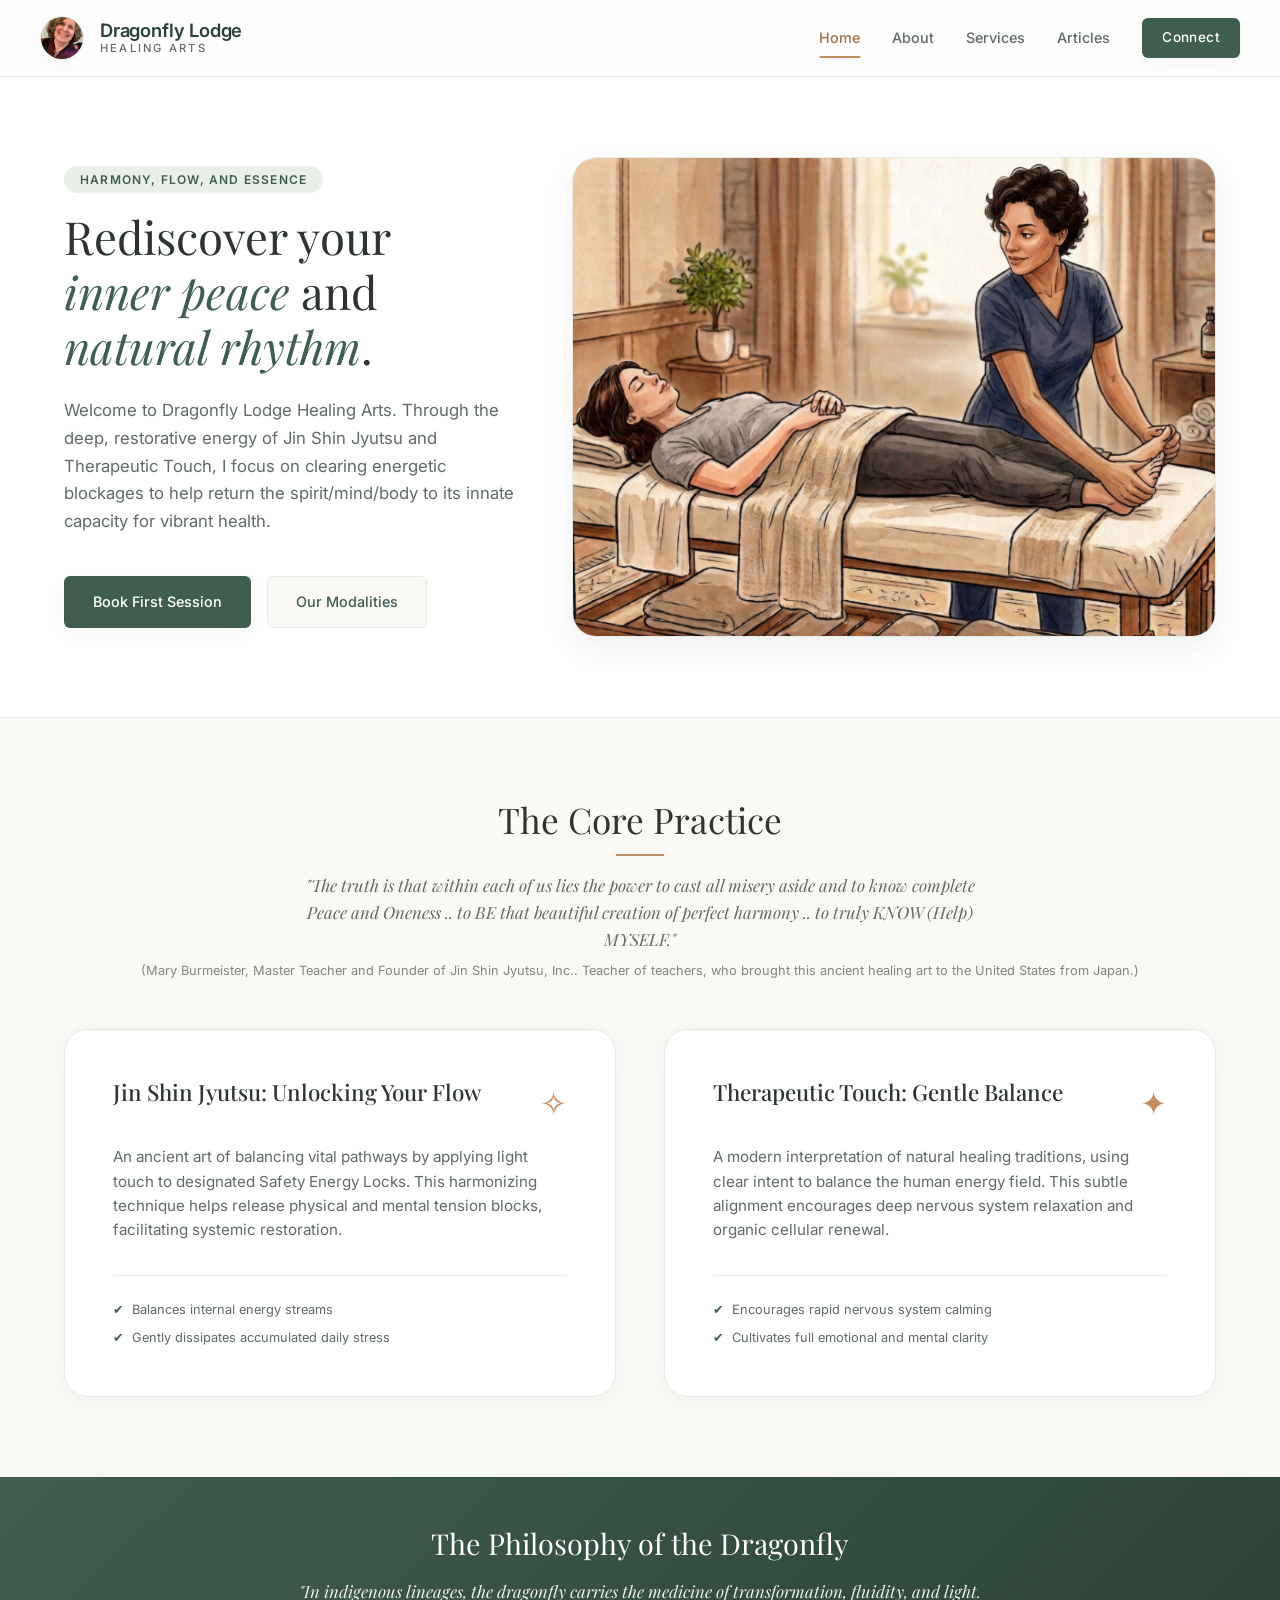
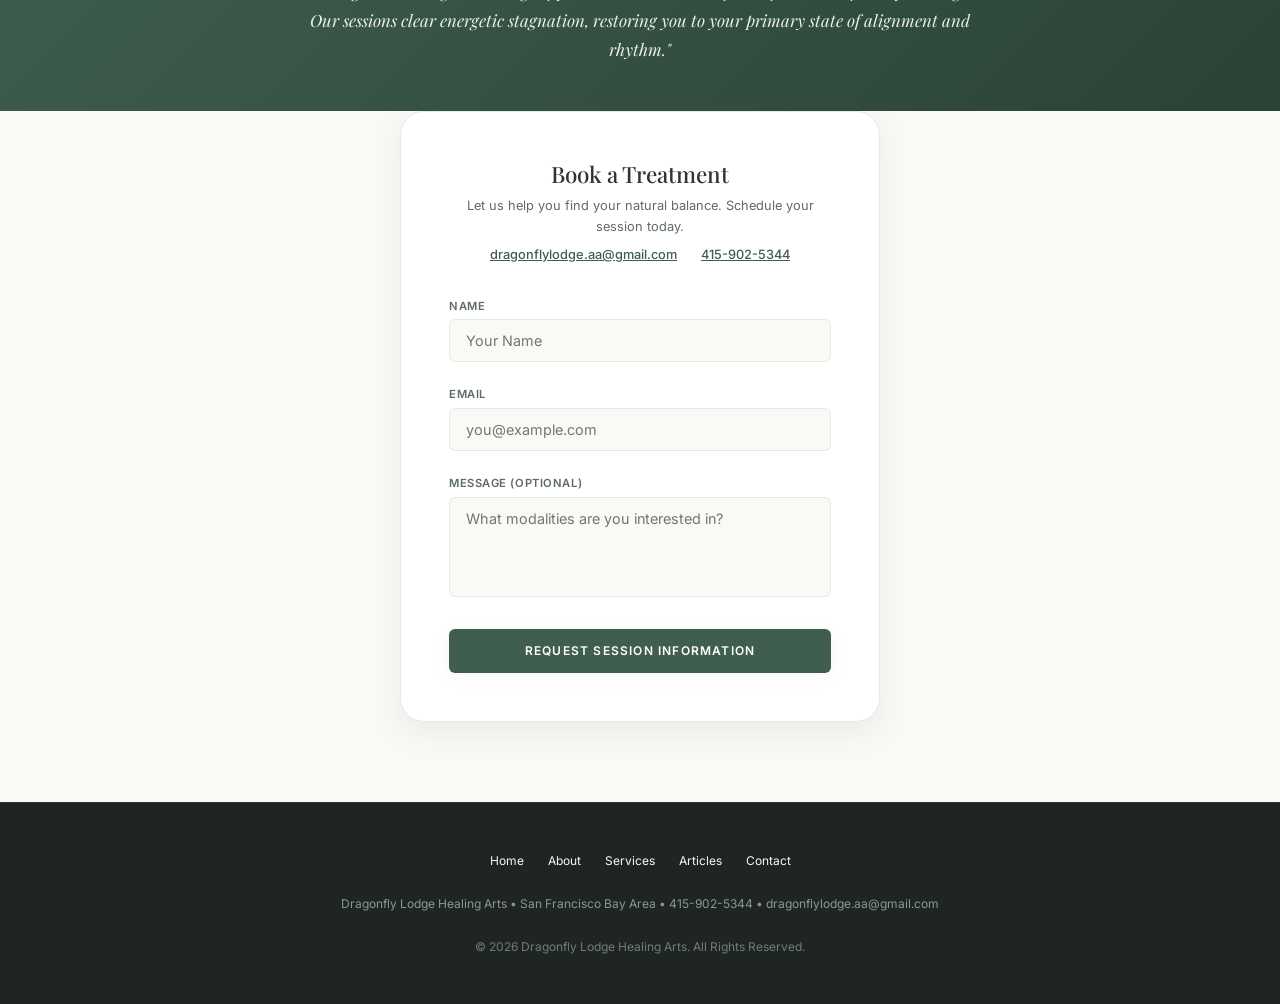
==== index.html @ 4ee4a488 "Revert philosophy quote and add Mary Burmeister quote to modalities section" ====
<!DOCTYPE html>
<html lang="en">

<head>
    <meta charset="UTF-8">
    <meta name="viewport" content="width=device-width, initial-scale=1.0">
    <title>Dragonfly Lodge Healing Arts | Jin Shin Jyutsu & Therapeutic Touch</title>
    <meta name="description"
        content="Welcome to Dragonfly Lodge. Harmonize vital life force pathways, quiet your mind, and restore natural rhythm through Jin Shin Jyutsu and Therapeutic Touch.">
    <!-- Google Fonts & Custom Styles -->
    <link rel="stylesheet" href="css/style.css">
</head>

<body>

    <!-- Sticky Navigation Module -->
    <header class="header-wrapper">
        <div class="container header-container">
            <a href="index.html" class="brand-section">
                <div class="brand-logo-container">
                    <img src="practitioner_thumbnail.png" alt="Dragonfly Lodge Logo" class="brand-logo" />
                </div>
                <div>
                    <h1 class="brand-title">Dragonfly Lodge</h1>
                    <p class="brand-subtitle">Healing Arts</p>
                </div>
            </a>

            <!-- Mobile Menu Toggle Hamburger -->
            <button class="mobile-nav-toggle" aria-expanded="false" aria-label="Toggle Navigation">
                <span class="bar"></span>
                <span class="bar"></span>
                <span class="bar"></span>
            </button>

            <!-- Navigation Anchors -->
            <nav class="nav-menu">
                <a href="index.html" class="nav-link">Home</a>
                <a href="about.html" class="nav-link">About</a>
                <a href="services.html" class="nav-link">Services</a>
                <a href="articles.html" class="nav-link">Articles</a>
                <a href="contact.html" class="nav-btn">Connect</a>
            </nav>
        </div>
    </header>

    <!-- Main Content Container -->
    <main>

        <!-- Hero Section -->
        <section class="hero-section">
            <div class="container hero-grid">

                <!-- Textual Copy Block -->
                <div class="hero-info fade-in">


                    <div class="hero-title-wrap">
                        <span class="subtitle-badge">Harmony, Flow, and Essence</span>
                        <h2 class="hero-title">
                            Rediscover your <br>
                            <span>inner peace</span> and <br>
                            <span>natural rhythm</span>.
                        </h2>
                    </div>

                    <p class="hero-desc">
                        Welcome to Dragonfly Lodge Healing Arts. Through the deep, restorative energy of Jin Shin Jyutsu
                        and Therapeutic Touch, I focus on clearing energetic blockages to help return the
                        spirit/mind/body to its innate capacity for vibrant health.
                    </p>

                    <div class="hero-buttons">
                        <a href="contact.html" class="btn-primary">Book First Session</a>
                        <a href="services.html" class="btn-secondary">Our Modalities</a>
                    </div>
                </div>

                <!-- Visual Asset Frame -->
                <div class="hero-image-wrapper fade-in">
                    <img src="Performing Jin Shin v0. .jpeg" alt="Performing Jin Shin" class="hero-image" />
                </div>

            </div>
        </section>

        <!-- Core Practices Modalities Teaser -->
        <section id="modalities" class="section-padding">
            <div class="container">
                <div class="section-title-wrap">
                    <h3 class="section-title">The Core Practice</h3>
                    <div class="section-divider"></div>
                    <p class="section-subtitle"
                        style="font-size: 1.05rem; font-style: italic; font-family: var(--font-heading); color: var(--color-text-muted); max-width: 680px; margin: 16px auto 0; line-height: 1.6;">
                        "The truth is that within each of us lies the power to cast all misery aside and to know
                        complete Peace and Oneness .. to BE that beautiful creation of perfect harmony .. to truly KNOW
                        (Help) MYSELF."
                    </p>
                    <p class="section-subtitle-author"
                        style="font-size: 0.8rem; color: var(--color-text-muted); opacity: 0.8; margin-top: 8px;">
                        (Mary Burmeister, Master Teacher and Founder of Jin Shin Jyutsu, Inc.. Teacher of teachers, who
                        brought this ancient healing art to the United States from Japan.)
                    </p>
                </div>

                <div class="modalities-grid">
                    <!-- Card 1: Jin Shin Jyutsu -->
                    <div class="modality-card">
                        <div>
                            <div class="modality-header">
                                <h4 class="modality-title">Jin Shin Jyutsu: Unlocking Your Flow</h4>
                                <span class="modality-icon">✧</span>
                            </div>
                            <p class="modality-desc">
                                An ancient art of balancing vital pathways by applying light touch to designated Safety
                                Energy
                                Locks. This harmonizing technique helps release physical and mental tension blocks,
                                facilitating
                                systemic restoration.
                            </p>
                        </div>
                        <ul class="modality-bullets">
                            <li class="modality-bullet-item"><span class="bullet-check">✔</span> Balances internal
                                energy streams</li>
                            <li class="modality-bullet-item"><span class="bullet-check">✔</span> Gently dissipates
                                accumulated daily stress</li>
                        </ul>
                    </div>

                    <!-- Card 2: Therapeutic Touch -->
                    <div class="modality-card">
                        <div>
                            <div class="modality-header">
                                <h4 class="modality-title">Therapeutic Touch: Gentle Balance</h4>
                                <span class="modality-icon">✦</span>
                            </div>
                            <p class="modality-desc">
                                A modern interpretation of natural healing traditions, using clear intent to balance the
                                human
                                energy field. This subtle alignment encourages deep nervous system relaxation and
                                organic
                                cellular renewal.
                            </p>
                        </div>
                        <ul class="modality-bullets">
                            <li class="modality-bullet-item"><span class="bullet-check">✔</span> Encourages rapid
                                nervous system calming</li>
                            <li class="modality-bullet-item"><span class="bullet-check">✔</span> Cultivates full
                                emotional and mental clarity</li>
                        </ul>
                    </div>
                </div>
            </div>
        </section>

        <!-- Philosophy Section -->
        <section id="philosophy" class="philosophy-section">
            <div class="container philosophy-container">
                <h3 class="philosophy-title">The Philosophy of the Dragonfly</h3>
                <p class="philosophy-text">
                    "In indigenous lineages, the dragonfly carries the medicine of transformation, fluidity, and light.
                    Our
                    sessions clear energetic stagnation, restoring you to your primary state of alignment and rhythm."
                </p>
            </div>
        </section>



        <!-- Small booking teaser form on home -->
        <section class="section-padding contact-section-home">
            <div class="container">
                <div class="contact-card">
                    <h3 class="contact-card-title">Book a Treatment</h3>
                    <div class="contact-info-summary">
                        <p>Let us help you find your natural balance. Schedule your session today.</p>
                        <div class="contact-links-grid">
                            <a href="mailto:dragonflylodge.aa@gmail.com"
                                class="contact-link-item">dragonflylodge.aa@gmail.com</a>
                            <a href="tel:415-902-5344" class="contact-link-item">415-902-5344</a>
                        </div>
                    </div>

                    <form class="booking-inquiry-form" data-web3forms>
                        <input type="hidden" name="access_key" value="ea6cadde-bbe2-4089-a41a-bb8b91fb1920">
                        <input type="hidden" name="subject" value="New Homepage Booking Inquiry - Dragonfly Lodge">
                        <input type="hidden" name="from_name" value="Dragonfly Lodge Inquiry">
                        <input type="checkbox" name="botcheck" class="hidden" style="display: none;">

                        <div class="form-group">
                            <label class="form-label" for="name">Name</label>
                            <input type="text" id="name" name="name" required placeholder="Your Name"
                                class="form-input">
                        </div>
                        <div class="form-group">
                            <label class="form-label" for="email">Email</label>
                            <input type="email" id="email" name="email" required placeholder="you@example.com"
                                class="form-input">
                        </div>
                        <div class="form-group">
                            <label class="form-label" for="message">Message (Optional)</label>
                            <textarea id="message" name="message" placeholder="What modalities are you interested in?"
                                class="form-textarea"></textarea>
                        </div>
                        <button type="submit" class="btn-submit">Request Session Information</button>
                    </form>
                </div>
            </div>
        </section>

    </main>

    <!-- Footer Module -->
    <footer class="footer-section">
        <div class="container">
            <div class="footer-nav">
                <a href="index.html" class="footer-nav-link">Home</a>
                <a href="about.html" class="footer-nav-link">About</a>
                <a href="services.html" class="footer-nav-link">Services</a>
                <a href="articles.html" class="footer-nav-link">Articles</a>
                <a href="contact.html" class="footer-nav-link">Contact</a>
            </div>
            <p class="footer-contact-details">
                Dragonfly Lodge Healing Arts &bull; San Francisco Bay Area &bull; 415-902-5344 &bull;
                dragonflylodge.aa@gmail.com
            </p>
            <p class="footer-copyright">
                &copy; 2026 Dragonfly Lodge Healing Arts. All Rights Reserved.
            </p>
        </div>
    </footer>

    <!-- Vanilla Script -->
    <script src="js/main.js" defer></script>
</body>

</html>
---- css/style.css ----
/* Dragonfly Lodge Healing Arts - Global Stylesheet */

/* Google Fonts Import */
@import url('https://fonts.googleapis.com/css2?family=Inter:wght@300;400;500;600&family=Playfair+Display:ital,wght@0,400;0,500;0,600;1,400&display=swap');

/* Color & Layout Tokens */
:root {
    --color-primary: #3F5E4D;
    --color-primary-dark: #2A4235;
    --color-primary-light: #EBEFEA;
    --color-accent: #C28C5F;
    --color-accent-dark: #A57045;
    --color-accent-light: #F7EFE8;
    --color-bg-base: #FBF9F6;
    --color-bg-white: #FFFFFF;
    --color-text-main: #2C3530;
    --color-text-muted: #5F6B65;
    --color-text-light: #86928C;
    --color-border: #E6EAE5;

    --font-heading: 'Playfair Display', Georgia, serif;
    --font-body: 'Inter', system-ui, sans-serif;

    --spacing-xs: 0.5rem;
    --spacing-sm: 1rem;
    --spacing-md: 1.5rem;
    --spacing-lg: 2rem;
    --spacing-xl: 3rem;
    --spacing-xxl: 5rem;

    --border-radius-sm: 6px;
    --border-radius-md: 12px;
    --border-radius-lg: 24px;

    --transition-smooth: all 0.3s cubic-bezier(0.4, 0, 0.2, 1);
    --shadow-soft: 0 4px 20px rgba(47, 60, 52, 0.04);
    --shadow-medium: 0 10px 30px rgba(47, 60, 52, 0.08);
}

/* Global Elements */
* {
    box-sizing: border-box;
    margin: 0;
    padding: 0;
}

html {
    scroll-behavior: smooth;
}

body {
    background-color: var(--color-bg-base);
    color: var(--color-text-main);
    font-family: var(--font-body);
    font-size: 16px;
    line-height: 1.6;
    -webkit-font-smoothing: antialiased;
}

h1,
h2,
h3,
h4,
h5,
h6 {
    font-family: var(--font-heading);
    font-weight: 500;
    line-height: 1.25;
}

a {
    color: inherit;
    text-decoration: none;
    transition: var(--transition-smooth);
}

button,
input,
textarea {
    font-family: inherit;
    font-size: inherit;
}

img {
    max-width: 100%;
    height: auto;
    display: block;
}

.container {
    max-width: 1200px;
    margin: 0 auto;
    padding: 0 var(--spacing-md);
}

/* Typography Utilities */
.subtitle-badge {
    display: inline-block;
    padding: 0.25rem 1rem;
    background-color: var(--color-primary-light);
    color: var(--color-primary);
    border-radius: 50px;
    font-size: 0.75rem;
    font-weight: 600;
    text-transform: uppercase;
    letter-spacing: 0.1em;
    margin-bottom: var(--spacing-sm);
}

/* Header & Navigation */
.header-wrapper {
    background-color: rgba(255, 255, 255, 0.85);
    backdrop-filter: blur(12px);
    -webkit-backdrop-filter: blur(12px);
    position: sticky;
    top: 0;
    z-index: 100;
    border-bottom: 1px solid var(--color-border);
    transition: var(--transition-smooth);
}

.header-wrapper.scrolled {
    background-color: rgba(255, 255, 255, 0.95);
    box-shadow: var(--shadow-soft);
}

.header-container {
    display: flex;
    justify-content: space-between;
    align-items: center;
    padding: var(--spacing-sm) 0;
}

.brand-section {
    display: flex;
    align-items: center;
    gap: var(--spacing-sm);
}

.brand-logo-container {
    width: 44px;
    height: 44px;
    border-radius: 50%;
    overflow: hidden;
    border: 1px solid var(--color-border);
    box-shadow: var(--shadow-soft);
}

.brand-logo {
    width: 100%;
    height: 100%;
    object-fit: cover;
}

.brand-title {
    font-size: 1.15rem;
    font-weight: 600;
    color: var(--color-primary-dark);
    font-family: var(--font-body);
    letter-spacing: -0.01em;
}

.brand-subtitle {
    font-size: 0.7rem;
    letter-spacing: 0.2em;
    text-transform: uppercase;
    color: var(--color-text-muted);
    font-weight: 500;
    margin-top: -2px;
}

/* Nav Links */
.nav-menu {
    display: flex;
    align-items: center;
    gap: var(--spacing-lg);
}

.nav-link {
    font-size: 0.9rem;
    font-weight: 500;
    color: var(--color-text-muted);
    position: relative;
    padding: 0.5rem 0;
}

.nav-link:hover,
.nav-link.active {
    color: var(--color-accent-dark);
}

.nav-link::after {
    content: '';
    position: absolute;
    bottom: 0;
    left: 50%;
    width: 0;
    height: 2px;
    background-color: var(--color-accent);
    transition: var(--transition-smooth);
    transform: translateX(-50%);
}

.nav-link:hover::after,
.nav-link.active::after {
    width: 100%;
}

.nav-btn {
    padding: 0.6rem 1.25rem;
    background-color: var(--color-primary);
    color: var(--color-bg-white) !important;
    border-radius: var(--border-radius-sm);
    font-size: 0.85rem;
    font-weight: 500;
    letter-spacing: 0.03em;
    box-shadow: var(--shadow-soft);
}

.nav-btn:hover {
    background-color: var(--color-primary-dark);
    transform: translateY(-1px);
    box-shadow: var(--shadow-medium);
}

/* Hamburger for Mobile */
.mobile-nav-toggle {
    display: none;
    background: none;
    border: none;
    cursor: pointer;
    padding: 0.5rem;
    z-index: 110;
}

.bar {
    display: block;
    width: 22px;
    height: 2px;
    margin: 5px 0;
    background-color: var(--color-primary);
    transition: var(--transition-smooth);
    border-radius: 4px;
}

/* Hero Section */
.hero-section {
    background-color: var(--color-bg-white);
    padding: var(--spacing-xxl) 0;
    border-bottom: 1px solid var(--color-border);
    position: relative;
    overflow: hidden;
}

.hero-grid {
    display: grid;
    grid-template-columns: 5fr 7fr;
    gap: var(--spacing-xl);
    align-items: center;
}

.hero-info {
    display: flex;
    flex-direction: column;
    gap: var(--spacing-md);
}

.hero-practitioner-tag {
    background-color: var(--color-bg-base);
    padding: 10px 14px;
    border-radius: var(--border-radius-md);
    border: 1px solid var(--color-border);
    display: flex;
    align-items: center;
    gap: var(--spacing-sm);
    max-width: 280px;
    margin-bottom: var(--spacing-xs);
}

.practitioner-avatar {
    width: 44px;
    height: 44px;
    border-radius: 50%;
    object-fit: cover;
    border: 2px solid var(--color-bg-white);
    box-shadow: var(--shadow-soft);
}

.practitioner-tag-title {
    font-size: 0.65rem;
    font-weight: 600;
    text-transform: uppercase;
    color: var(--color-text-light);
    letter-spacing: 0.05em;
}

.practitioner-tag-name {
    font-size: 0.8rem;
    font-weight: 500;
    color: var(--color-text-main);
}

.hero-title {
    font-size: 2.85rem;
    font-weight: 300;
    color: var(--color-text-main);
    line-height: 1.2;
}

.hero-title span {
    font-family: var(--font-heading);
    font-style: italic;
    color: var(--color-primary);
    font-weight: 400;
}

.hero-desc {
    color: var(--color-text-muted);
    font-size: 1.05rem;
    line-height: 1.65;
    margin-bottom: var(--spacing-sm);
}

.hero-buttons {
    display: flex;
    gap: var(--spacing-sm);
}

.btn-primary {
    display: inline-block;
    padding: 0.85rem 1.75rem;
    background-color: var(--color-primary);
    color: var(--color-bg-white);
    border-radius: var(--border-radius-sm);
    font-weight: 500;
    text-align: center;
    box-shadow: var(--shadow-soft);
    cursor: pointer;
    font-size: 0.9rem;
    border: 1px solid transparent;
}

.btn-primary:hover {
    background-color: var(--color-primary-dark);
    transform: translateY(-2px);
    box-shadow: var(--shadow-medium);
}

.btn-secondary {
    display: inline-block;
    padding: 0.85rem 1.75rem;
    background-color: var(--color-bg-base);
    color: var(--color-primary);
    border-radius: var(--border-radius-sm);
    font-weight: 500;
    text-align: center;
    border: 1px solid var(--color-border);
    transition: var(--transition-smooth);
    font-size: 0.9rem;
}

.btn-secondary:hover {
    background-color: var(--color-primary-light);
    transform: translateY(-2px);
}

.hero-image-wrapper {
    position: relative;
    border-radius: var(--border-radius-lg);
    overflow: hidden;
    box-shadow: var(--shadow-medium);
    border: 1px solid var(--color-border);
}

.hero-image {
    width: 100%;
    height: 100%;
    object-fit: cover;
    transform: scale(1.01);
    transition: transform 6s ease-out;
}

.hero-image-wrapper:hover .hero-image {
    transform: scale(1.05);
}

.hero-image-caption {
    position: absolute;
    bottom: 0;
    left: 0;
    right: 0;
    background: linear-gradient(transparent, rgba(0, 0, 0, 0.7));
    padding: var(--spacing-md);
    color: var(--color-bg-white);
}

.hero-graphic-wrapper {
    position: relative;
    display: flex;
    justify-content: center;
    align-items: center;
    width: 100%;
    padding: var(--spacing-md);
}

.hero-graphic {
    max-width: 100%;
    max-height: 480px;
    object-fit: contain;
    filter: drop-shadow(0 12px 24px rgba(47, 60, 52, 0.1));
    transition: var(--transition-smooth);
}

.hero-graphic:hover {
    transform: translateY(-6px) scale(1.02);
}

.hero-caption-title {
    font-size: 0.7rem;
    text-transform: uppercase;
    letter-spacing: 0.1em;
    opacity: 0.8;
}

.hero-caption-desc {
    font-size: 0.85rem;
    margin-top: 4px;
    font-weight: 300;
    font-family: var(--font-heading);
    font-style: italic;
}

.hero-section .hero-image-wrapper {
    height: 480px;
    width: 100%;
}

/* Sections General */
.section-padding {
    padding: var(--spacing-xxl) 0;
}

.section-title-wrap {
    text-align: center;
    margin-bottom: var(--spacing-xl);
}

.section-title {
    font-size: 2.2rem;
    color: var(--color-text-main);
    font-weight: 400;
}

.section-divider {
    width: 48px;
    height: 2px;
    background-color: var(--color-accent);
    margin: 12px auto 0;
}

/* Modalities Section */
.modalities-grid {
    display: grid;
    grid-template-columns: repeat(2, 1fr);
    gap: var(--spacing-xl);
}

.modality-card {
    background-color: var(--color-bg-white);
    padding: var(--spacing-xl);
    border-radius: var(--border-radius-lg);
    border: 1px solid var(--color-border);
    box-shadow: var(--shadow-soft);
    display: flex;
    flex-direction: column;
    justify-content: space-between;
    transition: var(--transition-smooth);
}

.modality-card:hover {
    transform: translateY(-4px);
    box-shadow: var(--shadow-medium);
    border-color: var(--color-accent-light);
}

.modality-header {
    display: flex;
    justify-content: space-between;
    align-items: flex-start;
    margin-bottom: var(--spacing-sm);
}

.modality-icon {
    font-size: 2rem;
    color: var(--color-accent);
}

.modality-title {
    font-size: 1.4rem;
    color: var(--color-text-main);
}

.modality-desc {
    color: var(--color-text-muted);
    font-size: 0.95rem;
    line-height: 1.6;
    margin-bottom: var(--spacing-lg);
}

.modality-bullets {
    list-style: none;
    border-top: 1px solid var(--color-border);
    padding-top: var(--spacing-md);
    display: flex;
    flex-direction: column;
    gap: 8px;
}

.modality-bullet-item {
    font-size: 0.8rem;
    color: var(--color-text-muted);
    display: flex;
    align-items: center;
    gap: var(--spacing-xs);
}

.bullet-check {
    color: var(--color-primary);
    font-weight: bold;
}

/* Philosophy Section (Full width colored) */
.philosophy-section {
    background: linear-gradient(135deg, var(--color-primary) 0%, var(--color-primary-dark) 100%);
    color: var(--color-bg-white);
    text-align: center;
    padding: var(--spacing-xl) 0;
    position: relative;
}

.philosophy-container {
    max-width: 750px;
    margin: 0 auto;
    display: flex;
    flex-direction: column;
    align-items: center;
    gap: var(--spacing-sm);
}

.philosophy-title {
    font-size: 1.8rem;
    font-weight: 300;
}

.philosophy-text {
    font-size: 1.05rem;
    font-weight: 300;
    line-height: 1.7;
    opacity: 0.9;
    font-family: var(--font-heading);
    font-style: italic;
}

/* Testimonial Section */
.testimonials-section {
    padding: var(--spacing-xxl) 0;
    background-color: var(--color-bg-base);
}

.testimonials-grid {
    display: grid;
    grid-template-columns: repeat(3, 1fr);
    gap: var(--spacing-md);
}

.testimonial-card {
    background-color: var(--color-bg-white);
    padding: var(--spacing-md);
    border-radius: var(--border-radius-md);
    border: 1px solid var(--color-border);
    box-shadow: var(--shadow-soft);
    display: flex;
    flex-direction: column;
    justify-content: space-between;
}

.testimonial-text {
    font-size: 0.9rem;
    color: var(--color-text-muted);
    line-height: 1.6;
    margin-bottom: var(--spacing-md);
    font-style: italic;
}

.testimonial-author {
    display: flex;
    align-items: center;
    gap: var(--spacing-sm);
    border-top: 1px solid var(--color-border);
    padding-top: var(--spacing-sm);
}

.testimonial-author-avatar {
    width: 36px;
    height: 36px;
    border-radius: 50%;
    object-fit: cover;
    background-color: var(--color-primary-light);
}

.testimonial-author-name {
    font-size: 0.8rem;
    font-weight: 600;
    color: var(--color-text-main);
}

.testimonial-author-role {
    font-size: 0.7rem;
    color: var(--color-text-light);
}

/* Contact General Shell */
.contact-section-home {
    padding-top: 0;
    padding-bottom: var(--spacing-xxl);
}

.contact-card {
    max-width: 480px;
    margin: 0 auto;
    background-color: var(--color-bg-white);
    padding: var(--spacing-xl);
    border-radius: var(--border-radius-lg);
    border: 1px solid var(--color-border);
    box-shadow: var(--shadow-medium);
}

.contact-card-title {
    font-size: 1.4rem;
    text-align: center;
    color: var(--color-text-main);
    margin-bottom: var(--spacing-xs);
}

.contact-info-summary {
    text-align: center;
    font-size: 0.8rem;
    color: var(--color-text-muted);
    margin-bottom: var(--spacing-lg);
}

.contact-links-grid {
    display: flex;
    justify-content: center;
    gap: var(--spacing-md);
    margin-top: var(--spacing-xs);
}

.contact-link-item {
    font-weight: 500;
    color: var(--color-primary);
    text-decoration: underline;
    font-size: 0.8rem;
}

.contact-link-item:hover {
    color: var(--color-accent-dark);
}

.form-group {
    margin-bottom: var(--spacing-md);
}

.form-label {
    display: block;
    font-size: 0.7rem;
    font-weight: 600;
    text-transform: uppercase;
    letter-spacing: 0.05em;
    color: var(--color-text-muted);
    margin-bottom: 4px;
}

.form-input {
    width: 100%;
    padding: 0.75rem 1rem;
    border: 1px solid var(--color-border);
    border-radius: var(--border-radius-sm);
    font-size: 0.9rem;
    background-color: var(--color-bg-base);
    transition: var(--transition-smooth);
    color: var(--color-text-main);
}

.form-input:focus {
    outline: none;
    border-color: var(--color-accent);
    background-color: var(--color-bg-white);
    box-shadow: 0 0 0 3px var(--color-accent-light);
}

.form-textarea {
    width: 100%;
    padding: 0.75rem 1rem;
    border: 1px solid var(--color-border);
    border-radius: var(--border-radius-sm);
    font-size: 0.9rem;
    background-color: var(--color-bg-base);
    transition: var(--transition-smooth);
    color: var(--color-text-main);
    height: 100px;
    resize: none;
}

.form-textarea:focus {
    outline: none;
    border-color: var(--color-accent);
    background-color: var(--color-bg-white);
    box-shadow: 0 0 0 3px var(--color-accent-light);
}

.btn-submit {
    display: block;
    width: 100%;
    padding: 0.9rem;
    background-color: var(--color-primary);
    color: var(--color-bg-white);
    font-weight: 600;
    text-transform: uppercase;
    font-size: 0.75rem;
    letter-spacing: 0.1em;
    border-radius: var(--border-radius-sm);
    border: none;
    cursor: pointer;
    box-shadow: var(--shadow-soft);
    transition: var(--transition-smooth);
}

.btn-submit:hover {
    background-color: var(--color-primary-dark);
    box-shadow: var(--shadow-medium);
}

/* Footer Section */
.footer-section {
    background-color: #1E2522;
    color: #A9B4AE;
    font-size: 0.75rem;
    text-align: center;
    padding: var(--spacing-xl) 0;
    border-top: 1px solid #2B3530;
}

.footer-nav {
    display: flex;
    justify-content: center;
    gap: var(--spacing-md);
    margin-bottom: var(--spacing-md);
}

.footer-nav-link {
    color: #FAF8F5;
}

.footer-nav-link:hover {
    color: var(--color-accent);
}

.footer-contact-details {
    margin-bottom: var(--spacing-md);
    opacity: 0.8;
}

.footer-copyright {
    opacity: 0.6;
}

/* Subpage Components & Layouts */
.subpage-hero {
    background-color: var(--color-bg-white);
    padding: var(--spacing-xxl) 0 var(--spacing-xl);
    text-align: center;
    border-bottom: 1px solid var(--color-border);
}

.subpage-title {
    font-size: 2.8rem;
    font-weight: 300;
    color: var(--color-text-main);
    margin-bottom: var(--spacing-xs);
}

.subpage-subtitle {
    font-size: 1rem;
    color: var(--color-text-muted);
    font-style: italic;
    font-family: var(--font-heading);
}

/* Responsive Styles */
@media (max-width: 1024px) {
    .hero-grid {
        grid-template-columns: 1fr;
        gap: var(--spacing-xl);
    }

    .hero-info {
        text-align: center;
        align-items: center;
    }

    .hero-image-wrapper {
        max-width: 700px;
        margin: 0 auto;
    }

    .hero-section .hero-image-wrapper {
        height: 380px;
    }
}

@media (max-width: 768px) {
    body {
        font-size: 15px;
    }

    .section-padding {
        padding: var(--spacing-xl) 0;
    }

    .hero-title {
        font-size: 2.2rem;
    }

    .modalities-grid {
        grid-template-columns: 1fr;
        gap: var(--spacing-lg);
    }

    .testimonials-grid {
        grid-template-columns: 1fr;
        gap: var(--spacing-lg);
    }

    /* Mobile Menu Transition Styles */
    .mobile-nav-toggle {
        display: block;
    }

    .nav-menu {
        position: fixed;
        left: -100%;
        top: 73px;
        /* adjusted back for logo size */
        flex-direction: column;
        background-color: var(--color-bg-white);
        width: 100%;
        height: calc(100vh - 73px);
        text-align: center;
        transition: 0.3s;
        box-shadow: 0 10px 15px rgba(0, 0, 0, 0.05);
        padding: var(--spacing-xl) 0;
        gap: var(--spacing-xl);
        z-index: 99;
        align-items: center;
    }

    .nav-menu.active {
        left: 0;
    }

    .nav-link {
        font-size: 1.1rem;
        display: block;
        width: 100%;
    }

    .nav-btn {
        width: 80%;
        display: inline-block;
    }

    /* Hamburger Animation States */
    .mobile-nav-toggle.active .bar:nth-child(2) {
        opacity: 0;
    }

    .mobile-nav-toggle.active .bar:nth-child(1) {
        transform: translateY(7px) rotate(45deg);
    }

    .mobile-nav-toggle.active .bar:nth-child(3) {
        transform: translateY(-7px) rotate(-45deg);
    }
}

@media (max-width: 480px) {
    .hero-section .hero-image-wrapper {
        height: 250px;
    }

    .hero-buttons {
        flex-direction: column;
        width: 100%;
    }

    .btn-primary,
    .btn-secondary {
        width: 100%;
    }

    .brand-title {
        font-size: 1rem;
    }

    .brand-subtitle {
        font-size: 0.6rem;
    }
}

/* Animations */
@keyframes fadeIn {
    from {
        opacity: 0;
        transform: translateY(10px);
    }

    to {
        opacity: 1;
        transform: translateY(0);
    }
}

.fade-in {
    animation: fadeIn 0.8s ease forwards;
}
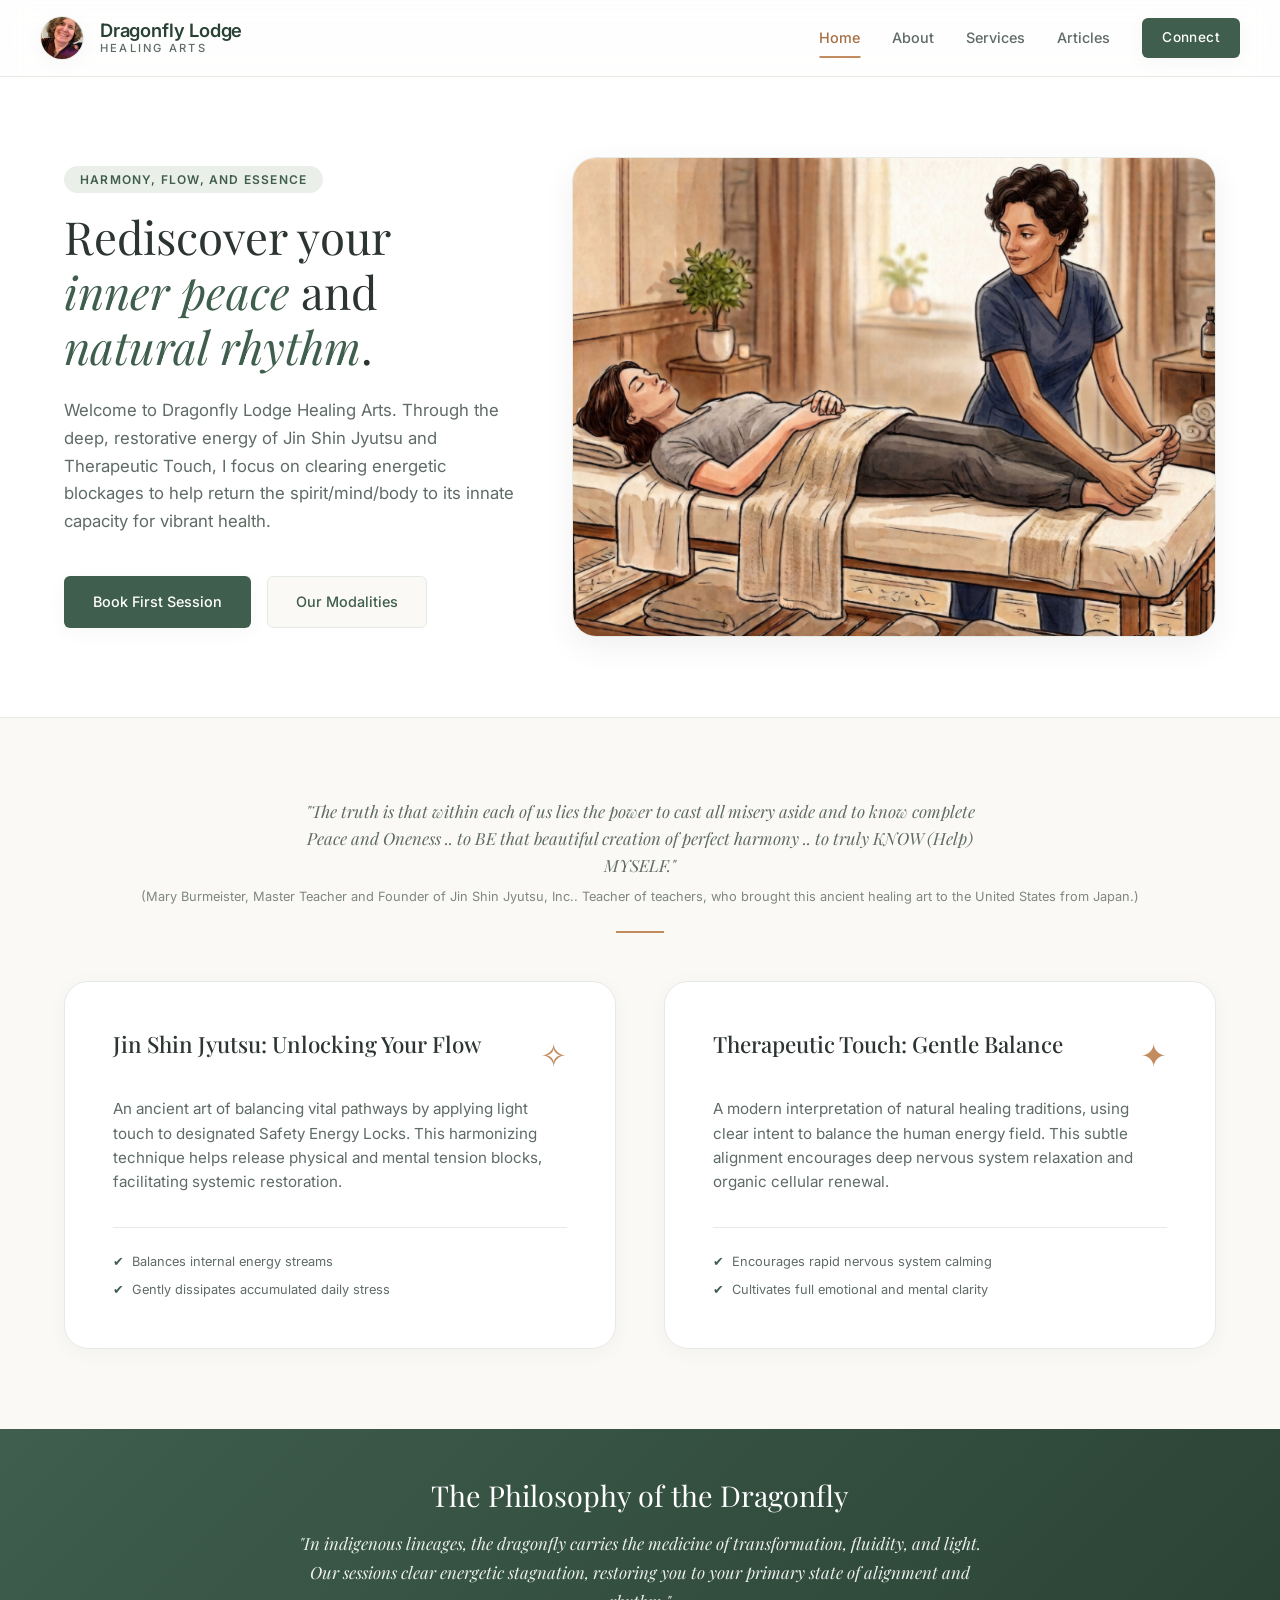
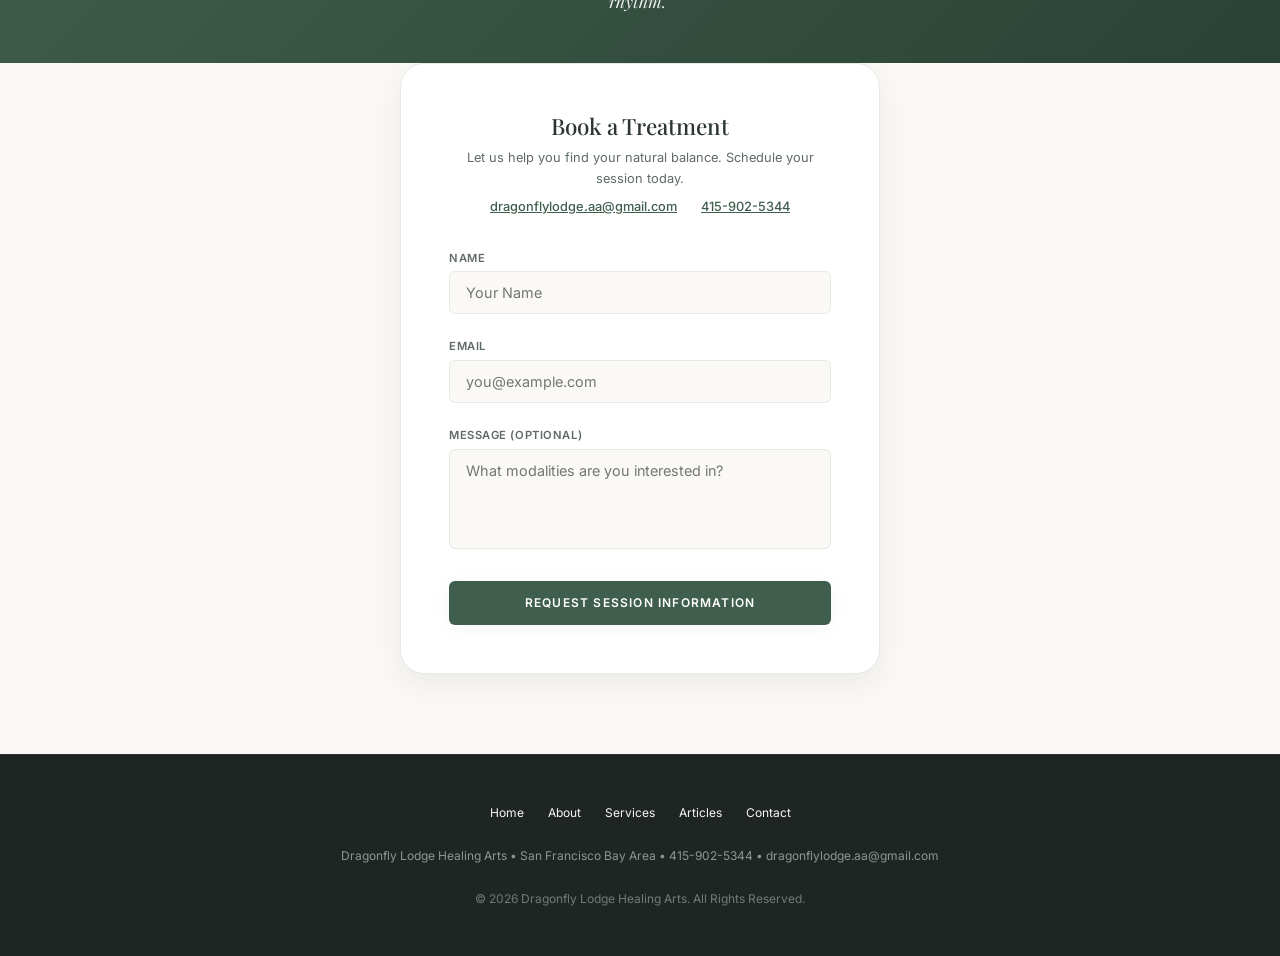
==== commit 3b4c862e: "Remove 'The Core Practice' text and adjust modalities divider" ====
--- a/index.html
+++ b/index.html
@@ -88,10 +88,8 @@
         <section id="modalities" class="section-padding">
             <div class="container">
                 <div class="section-title-wrap">
-                    <h3 class="section-title">The Core Practice</h3>
-                    <div class="section-divider"></div>
                     <p class="section-subtitle"
-                        style="font-size: 1.05rem; font-style: italic; font-family: var(--font-heading); color: var(--color-text-muted); max-width: 680px; margin: 16px auto 0; line-height: 1.6;">
+                        style="font-size: 1.05rem; font-style: italic; font-family: var(--font-heading); color: var(--color-text-muted); max-width: 680px; margin: 0 auto; line-height: 1.6;">
                         "The truth is that within each of us lies the power to cast all misery aside and to know
                         complete Peace and Oneness .. to BE that beautiful creation of perfect harmony .. to truly KNOW
                         (Help) MYSELF."
@@ -101,6 +99,7 @@
                         (Mary Burmeister, Master Teacher and Founder of Jin Shin Jyutsu, Inc.. Teacher of teachers, who
                         brought this ancient healing art to the United States from Japan.)
                     </p>
+                    <div class="section-divider" style="margin-top: 24px;"></div>
                 </div>
 
                 <div class="modalities-grid">
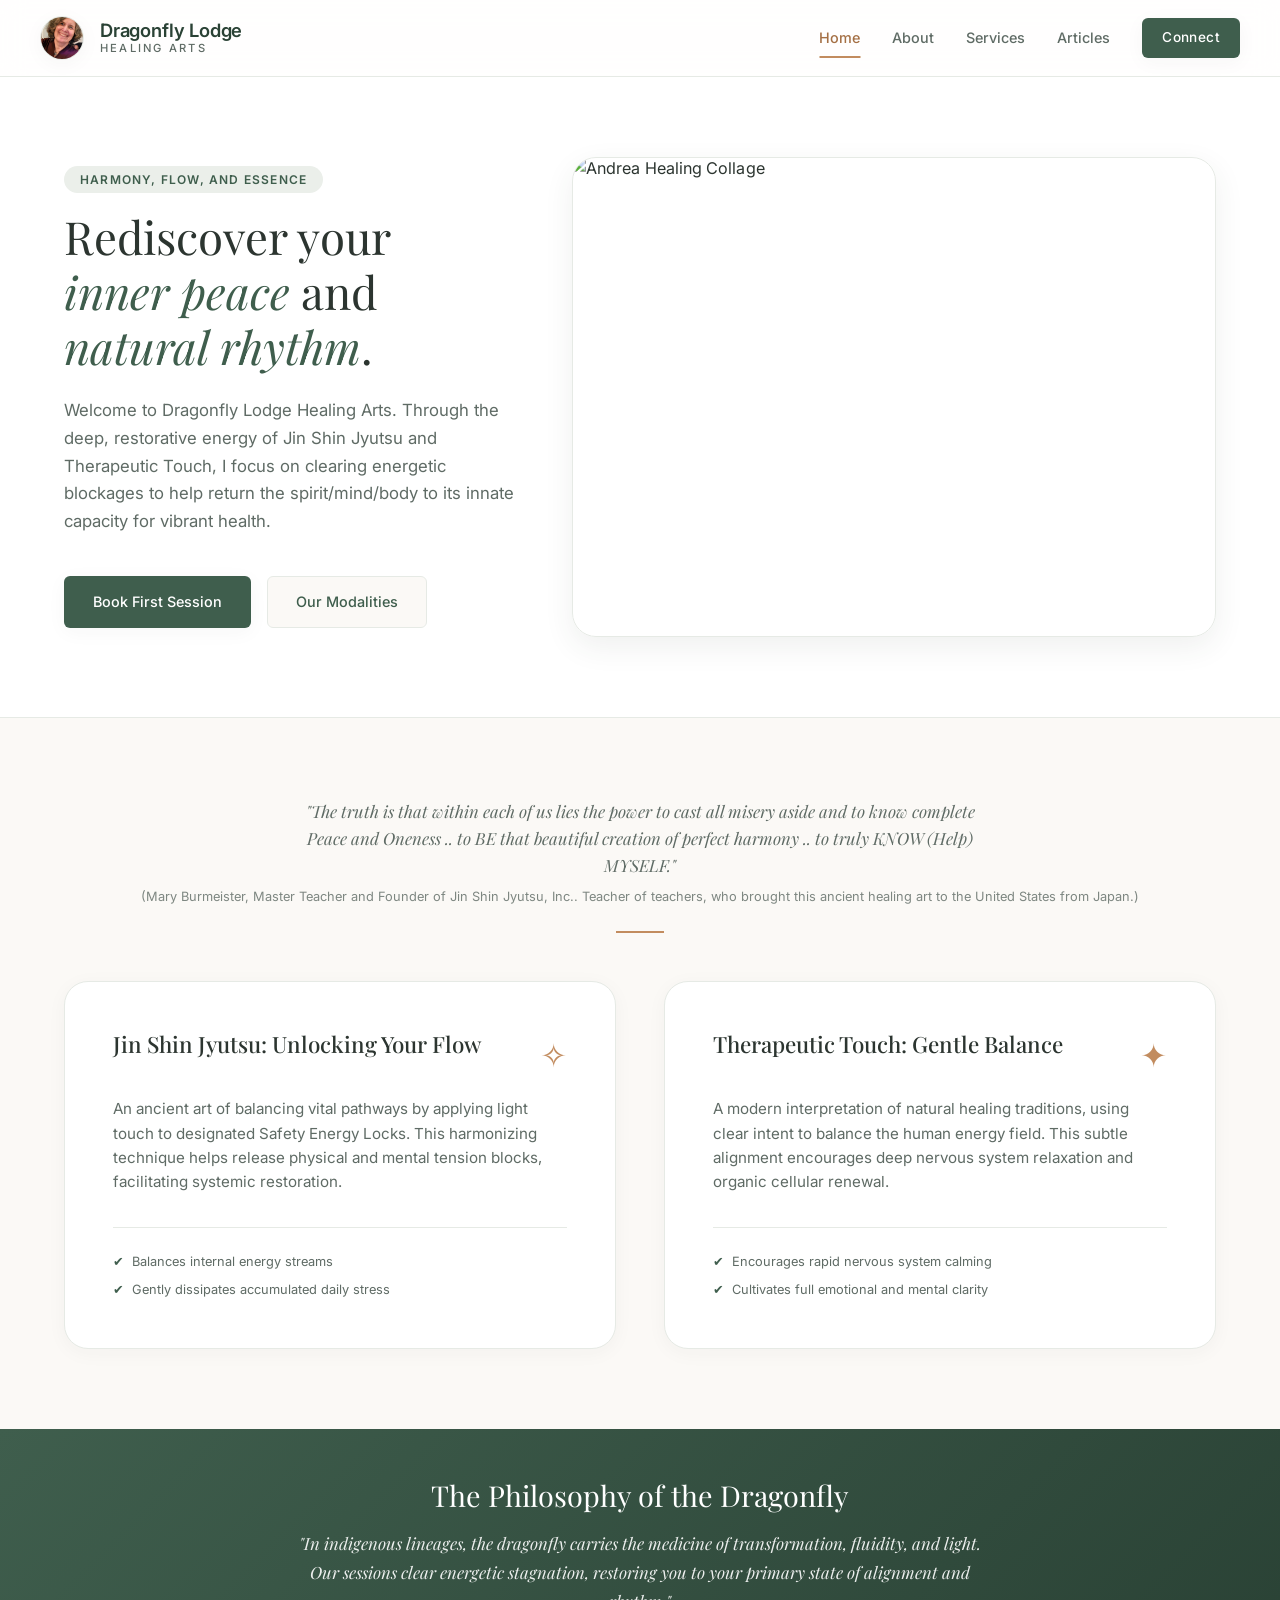
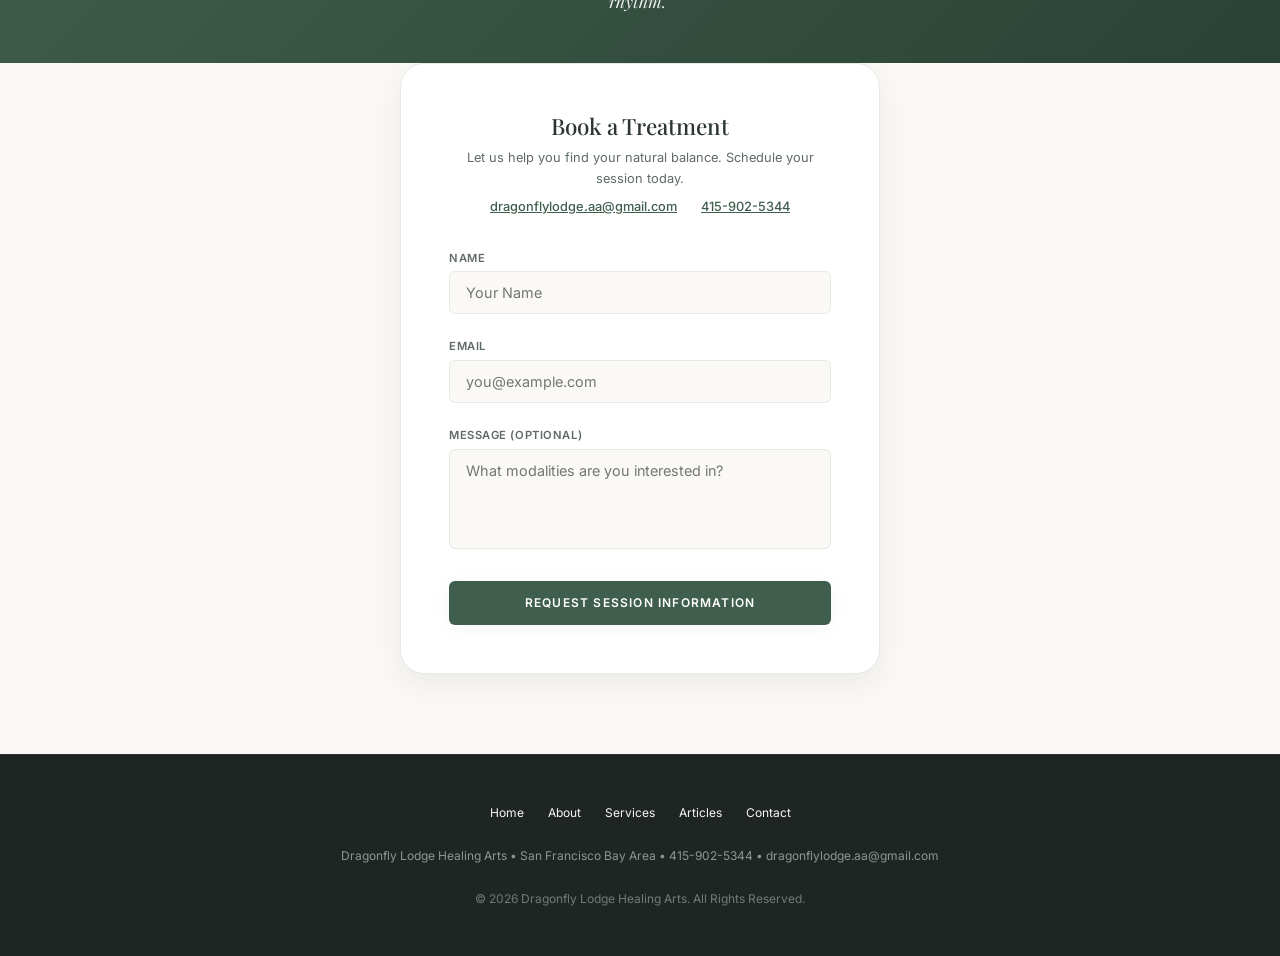
==== commit 4ce105d7: "Replace homepage hero image with Andrea Healing Collage.jpeg" ====
--- a/index.html
+++ b/index.html
@@ -78,7 +78,7 @@
 
                 <!-- Visual Asset Frame -->
                 <div class="hero-image-wrapper fade-in">
-                    <img src="Performing Jin Shin v0. .jpeg" alt="Performing Jin Shin" class="hero-image" />
+                    <img src="Andrea Healing Collage.jpeg" alt="Andrea Healing Collage" class="hero-image" />
                 </div>
 
             </div>
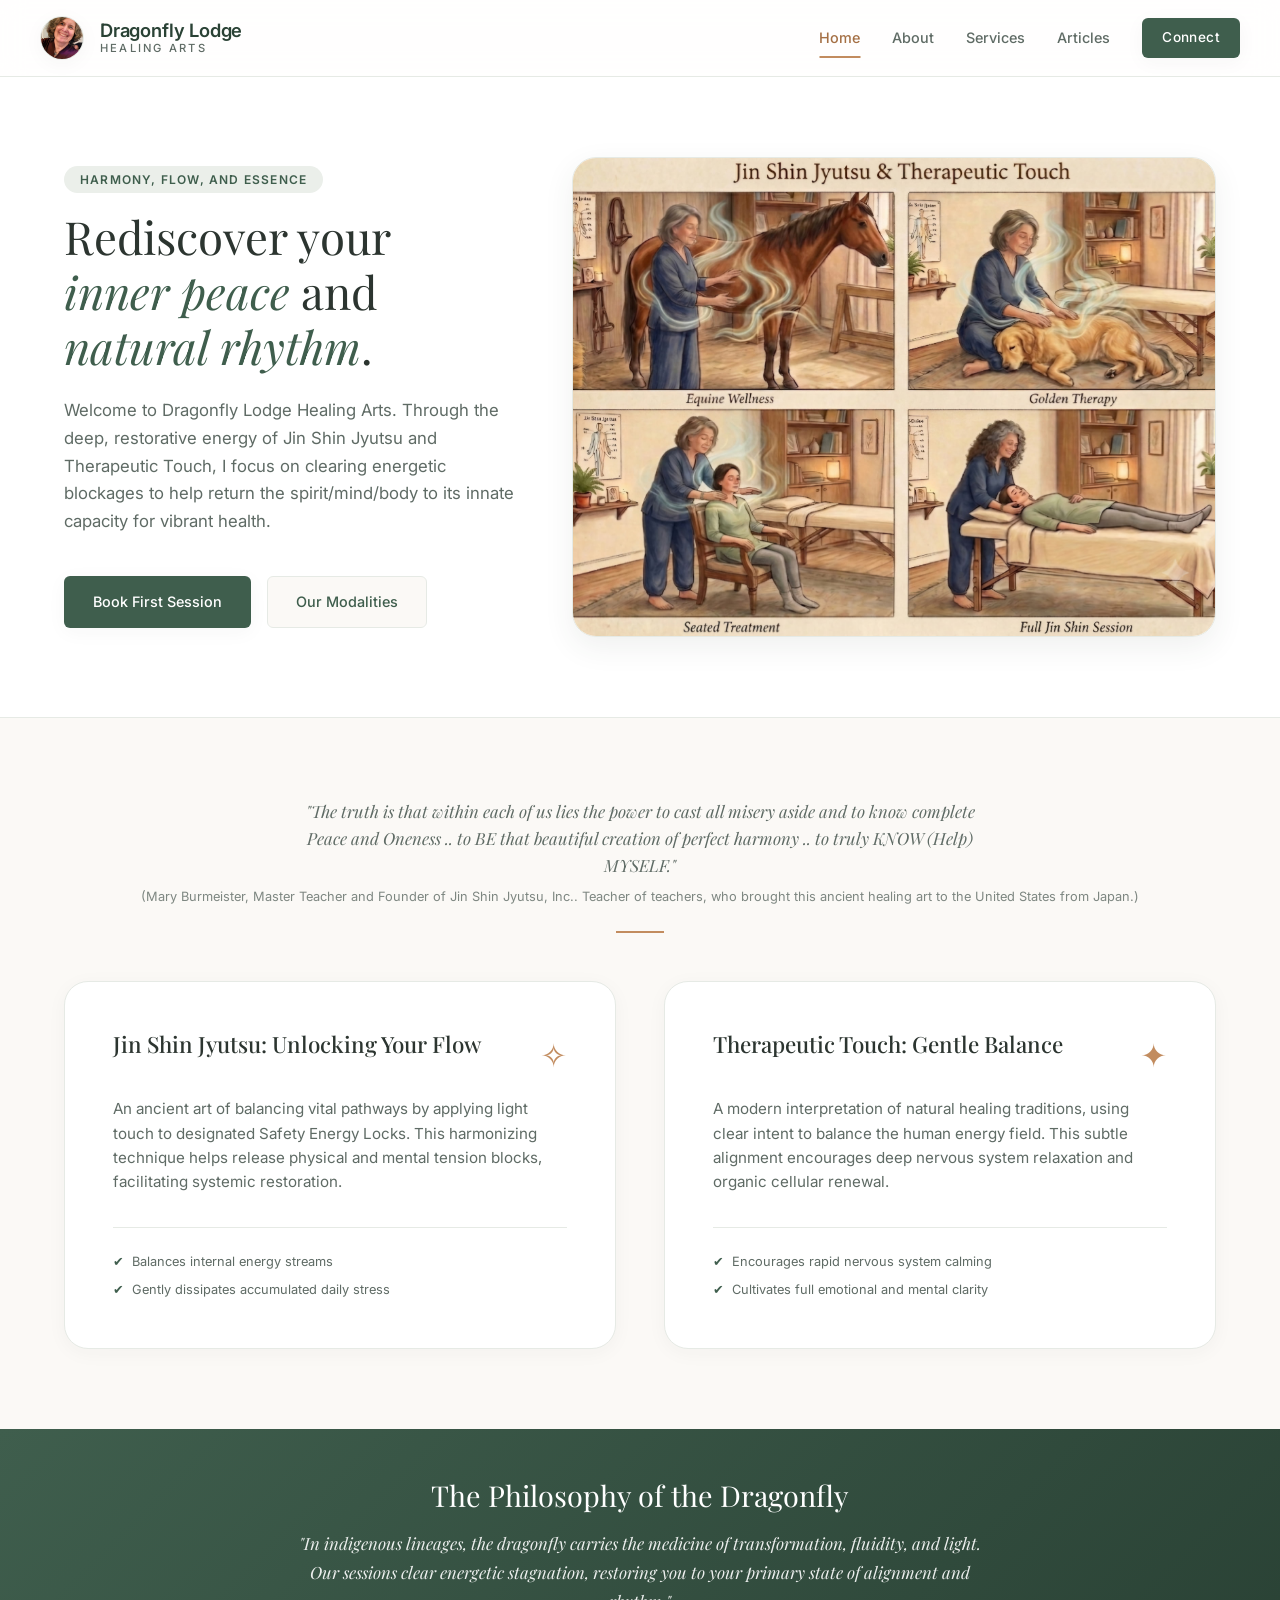
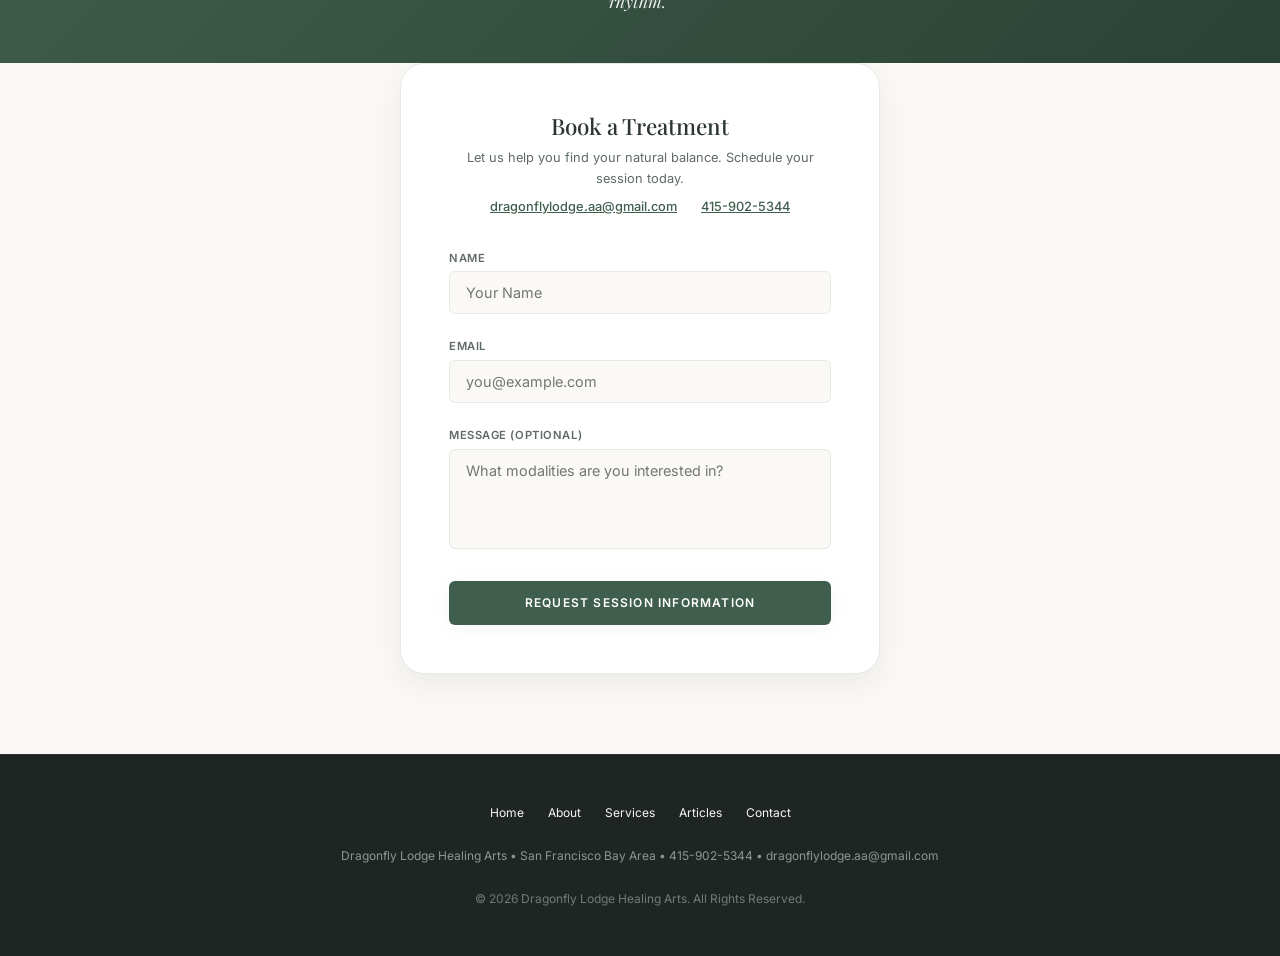
==== commit c3f2aff7: "Replace homepage hero image with Andrea Healing Collage v0.jpeg and track the asset" ====
--- a/index.html
+++ b/index.html
@@ -78,7 +78,7 @@
 
                 <!-- Visual Asset Frame -->
                 <div class="hero-image-wrapper fade-in">
-                    <img src="Andrea Healing Collage.jpeg" alt="Andrea Healing Collage" class="hero-image" />
+                    <img src="Andrea Healing Collage v0.jpeg" alt="Andrea Healing Collage v0" class="hero-image" />
                 </div>
 
             </div>
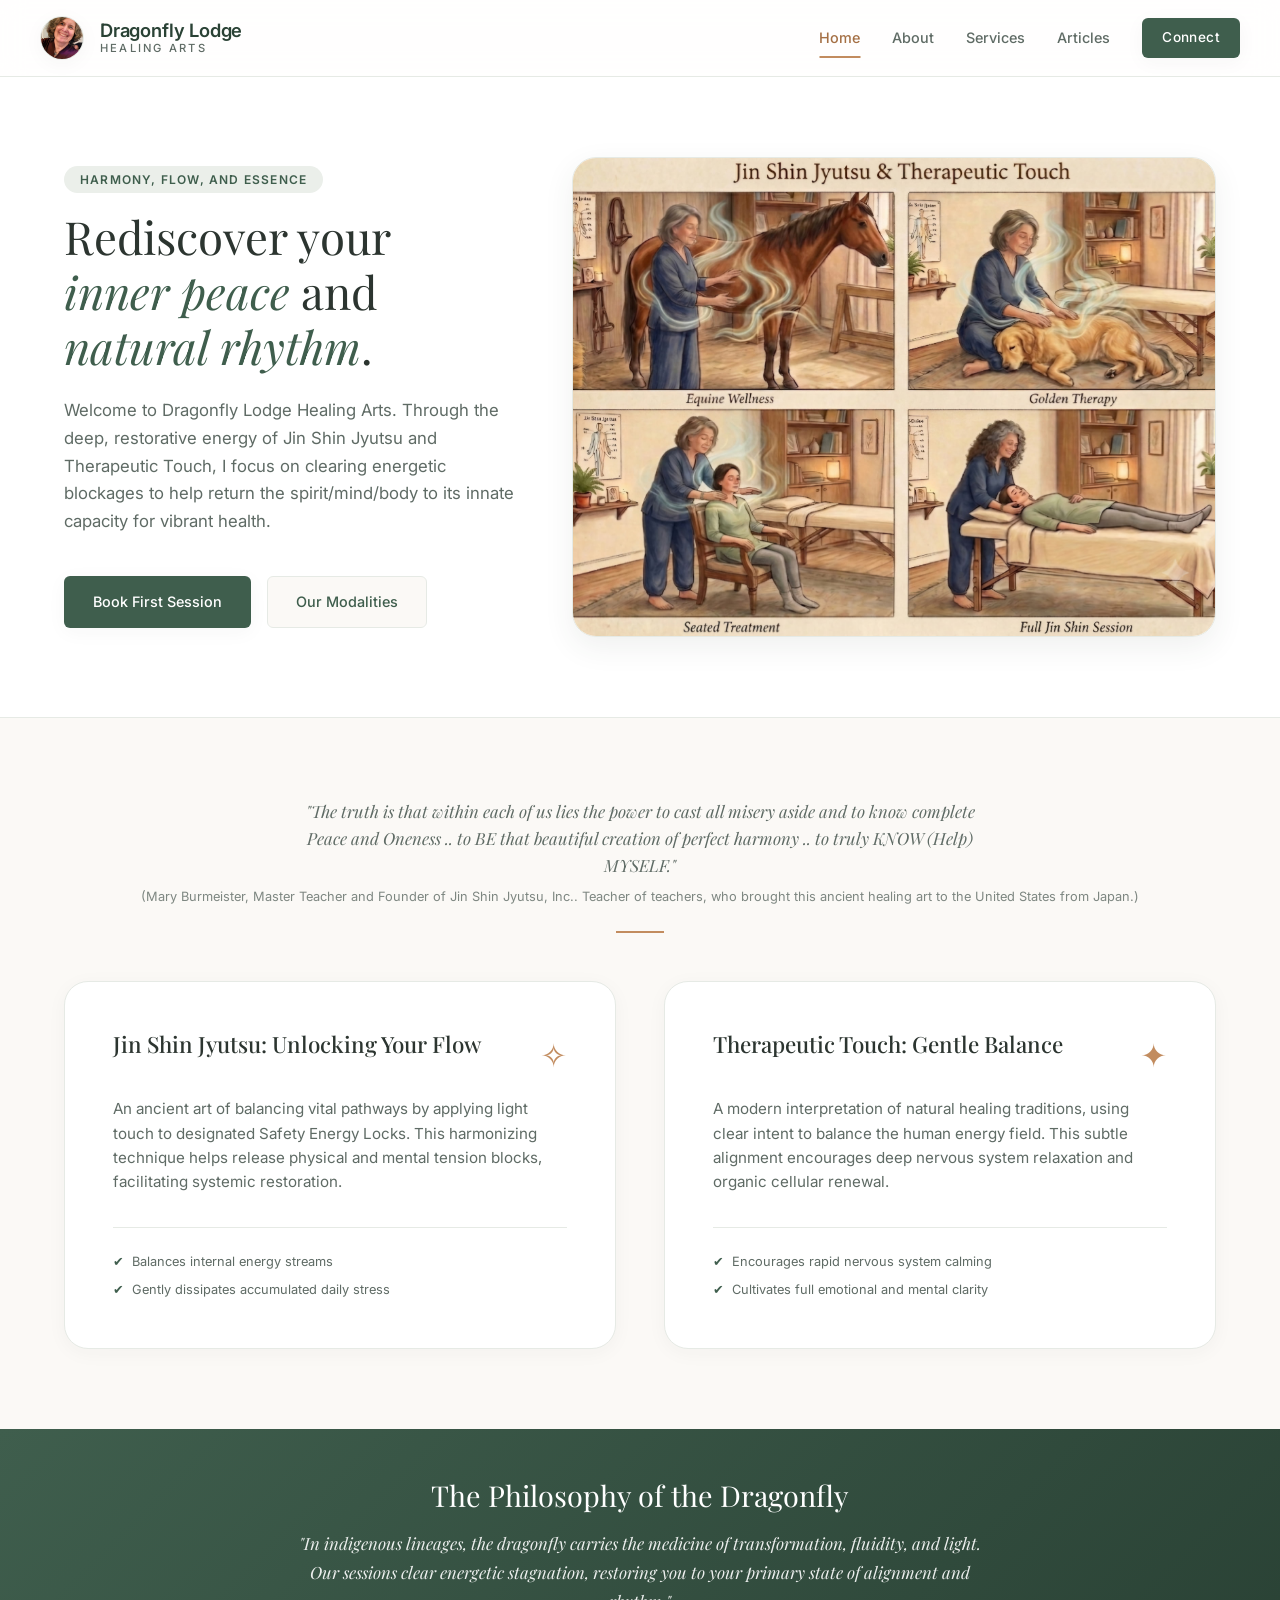
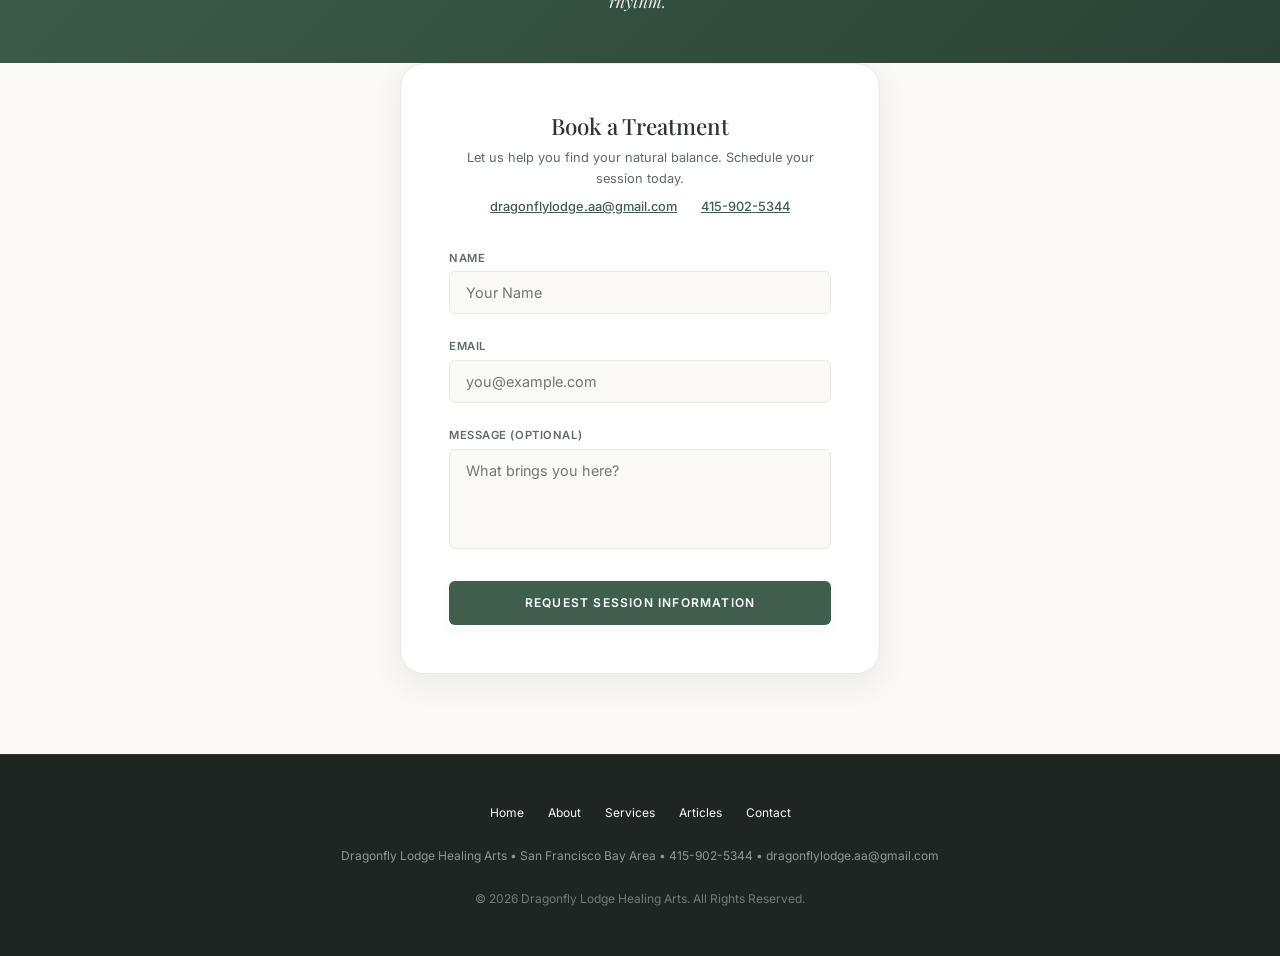
==== commit 5c9595f0: "Update homepage booking form message field placeholder to 'What brings you here?'" ====
--- a/index.html
+++ b/index.html
@@ -198,7 +198,7 @@
                         </div>
                         <div class="form-group">
                             <label class="form-label" for="message">Message (Optional)</label>
-                            <textarea id="message" name="message" placeholder="What modalities are you interested in?"
+                            <textarea id="message" name="message" placeholder="What brings you here?"
                                 class="form-textarea"></textarea>
                         </div>
                         <button type="submit" class="btn-submit">Request Session Information</button>
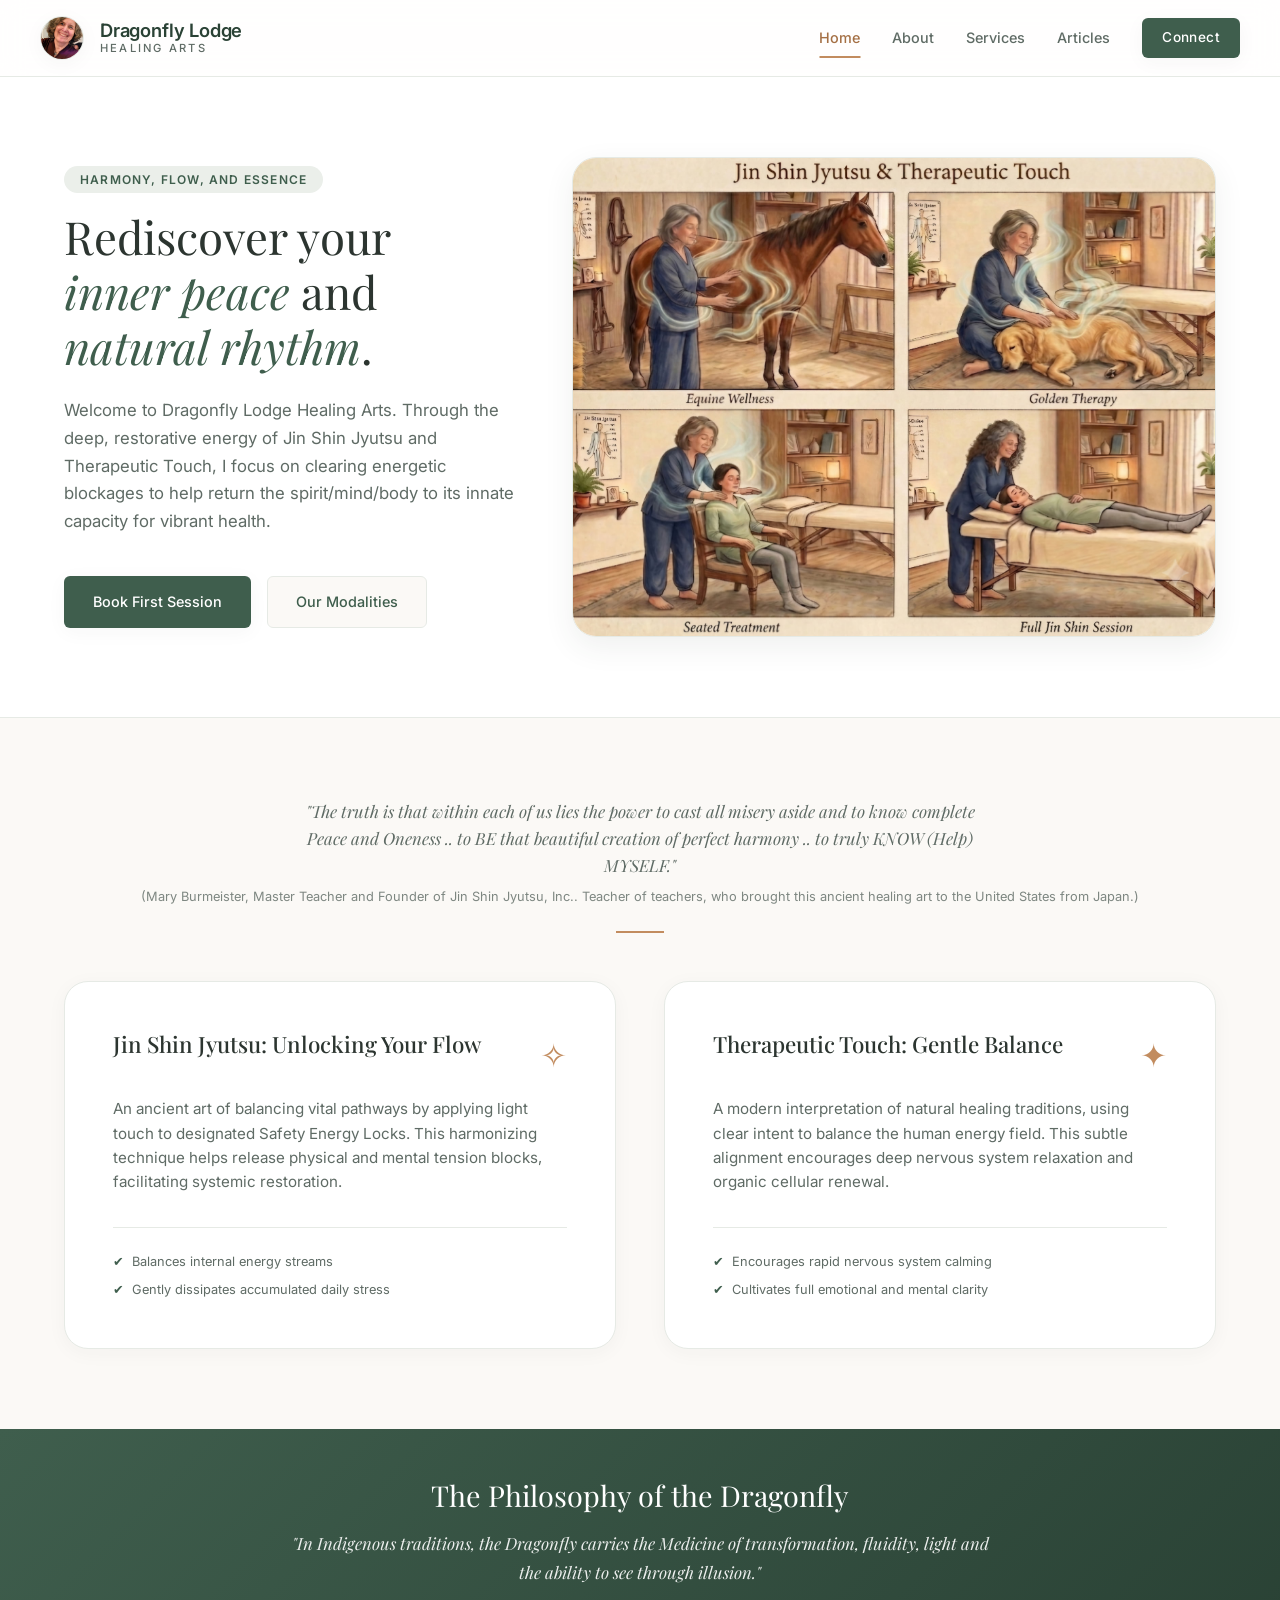
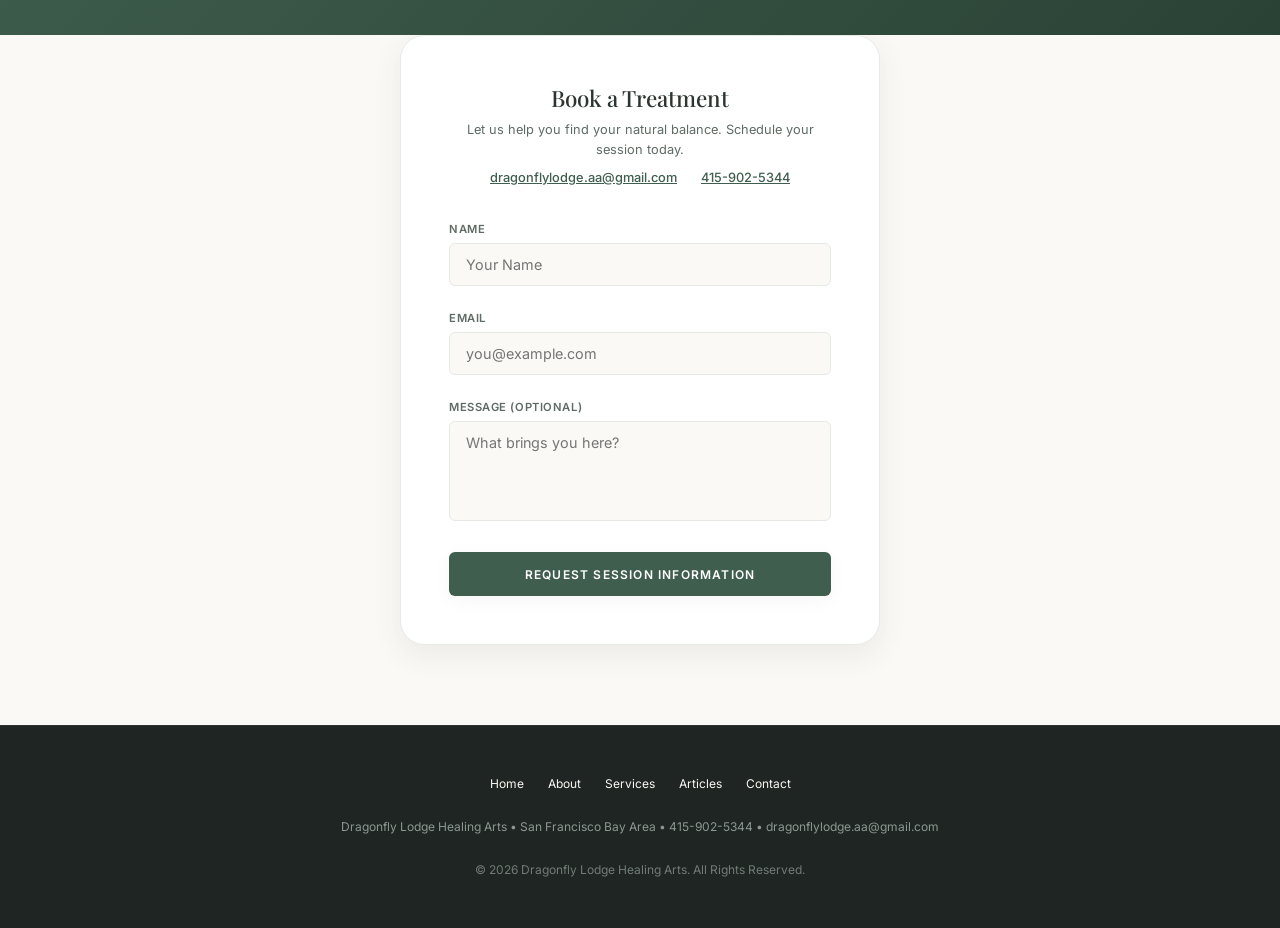
==== commit a0cfea3e: "Update Dragonfly philosophy quote and Jin Shin Jyutsu logo subtext" ====
--- a/index.html
+++ b/index.html
@@ -157,9 +157,8 @@
             <div class="container philosophy-container">
                 <h3 class="philosophy-title">The Philosophy of the Dragonfly</h3>
                 <p class="philosophy-text">
-                    "In indigenous lineages, the dragonfly carries the medicine of transformation, fluidity, and light.
-                    Our
-                    sessions clear energetic stagnation, restoring you to your primary state of alignment and rhythm."
+                    "In Indigenous traditions, the Dragonfly carries the Medicine of transformation, fluidity, light and
+                    the ability to see through illusion."
                 </p>
             </div>
         </section>
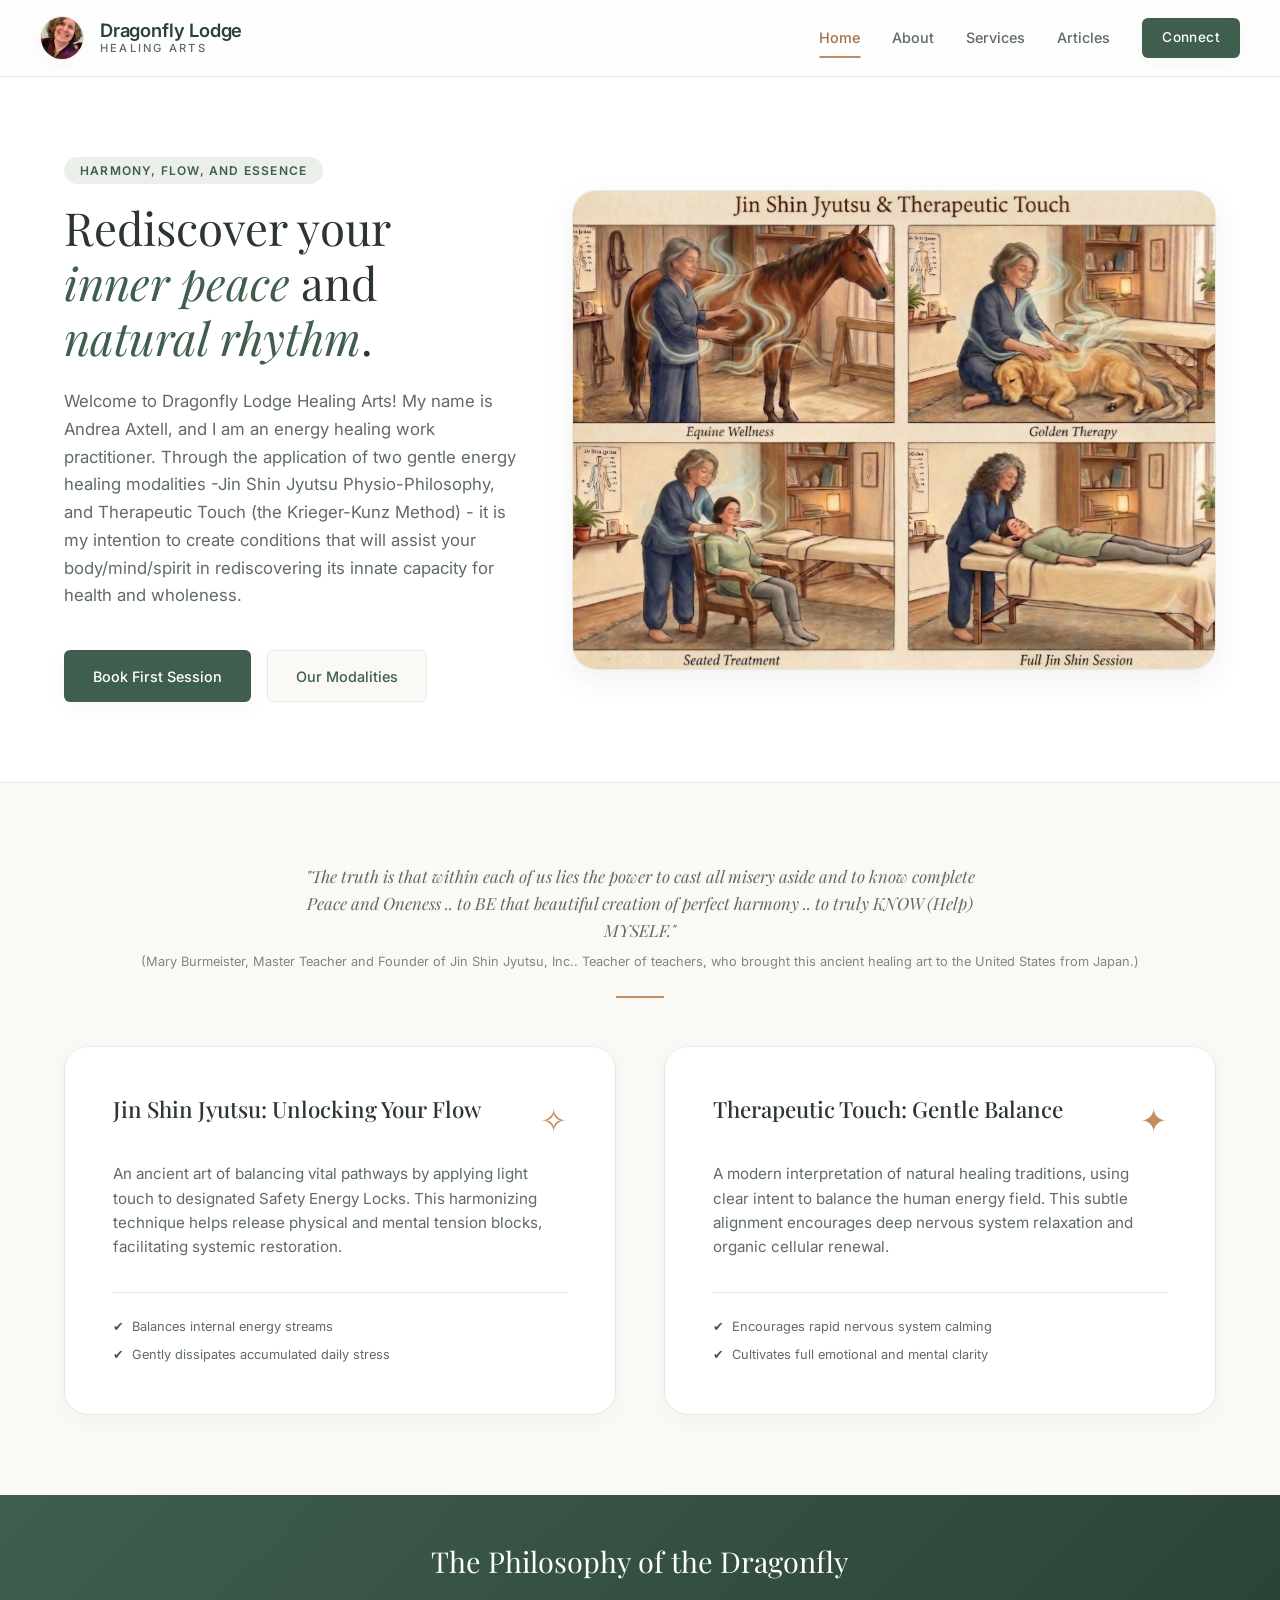
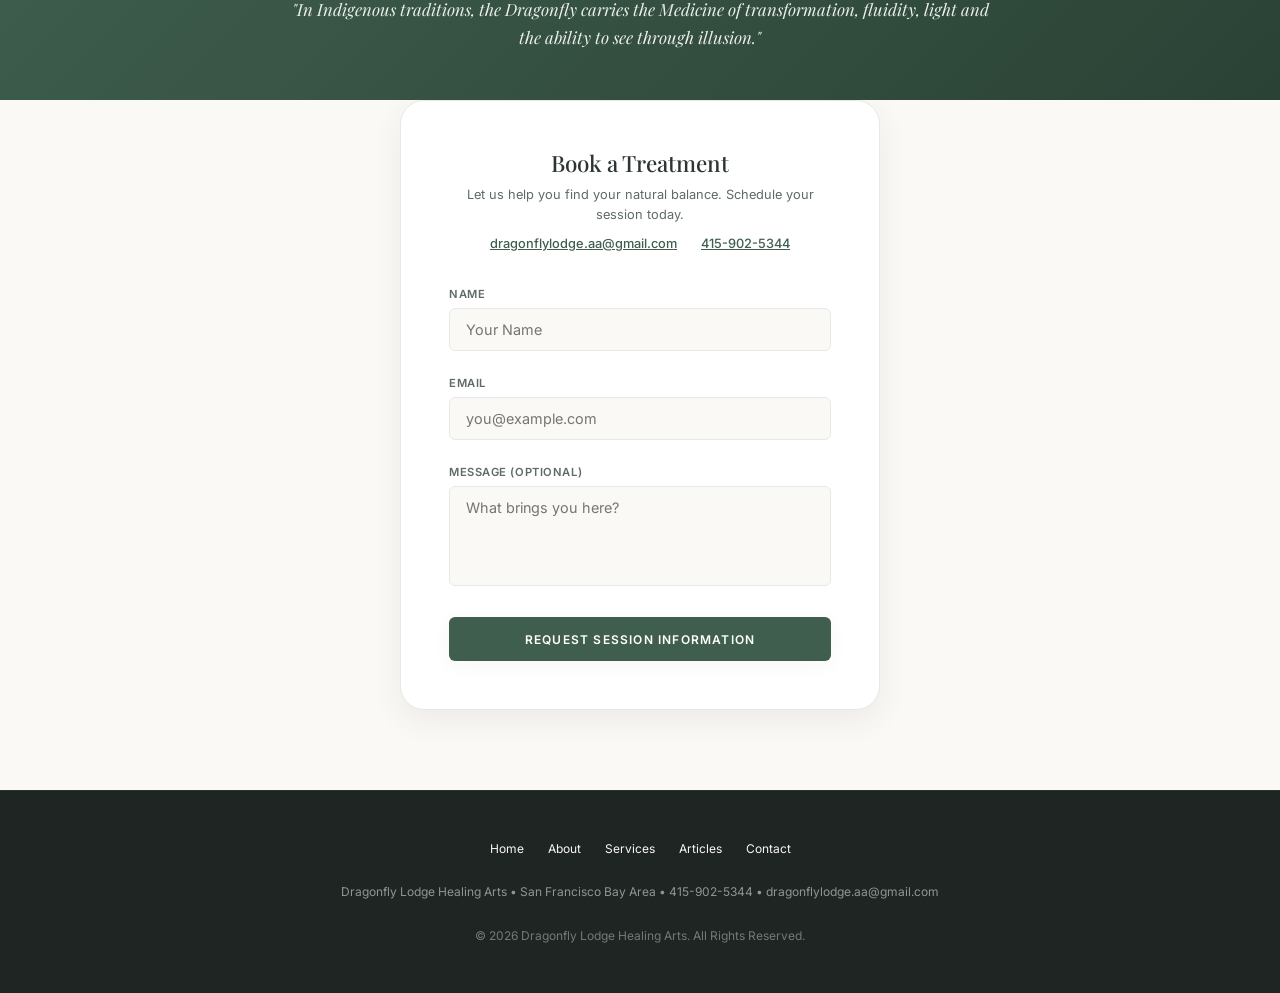
==== commit f0fb245a: "Update homepage welcome paragraph description with practitioner name and modalities" ====
--- a/index.html
+++ b/index.html
@@ -65,9 +65,11 @@
                     </div>
 
                     <p class="hero-desc">
-                        Welcome to Dragonfly Lodge Healing Arts. Through the deep, restorative energy of Jin Shin Jyutsu
-                        and Therapeutic Touch, I focus on clearing energetic blockages to help return the
-                        spirit/mind/body to its innate capacity for vibrant health.
+                        Welcome to Dragonfly Lodge Healing Arts! My name is Andrea Axtell, and I am an energy healing
+                        work practitioner. Through the application of two gentle energy healing modalities -Jin Shin
+                        Jyutsu Physio-Philosophy, and Therapeutic Touch (the Krieger-Kunz Method) - it is my intention
+                        to create conditions that will assist your body/mind/spirit in rediscovering its innate capacity
+                        for health and wholeness.
                     </p>
 
                     <div class="hero-buttons">
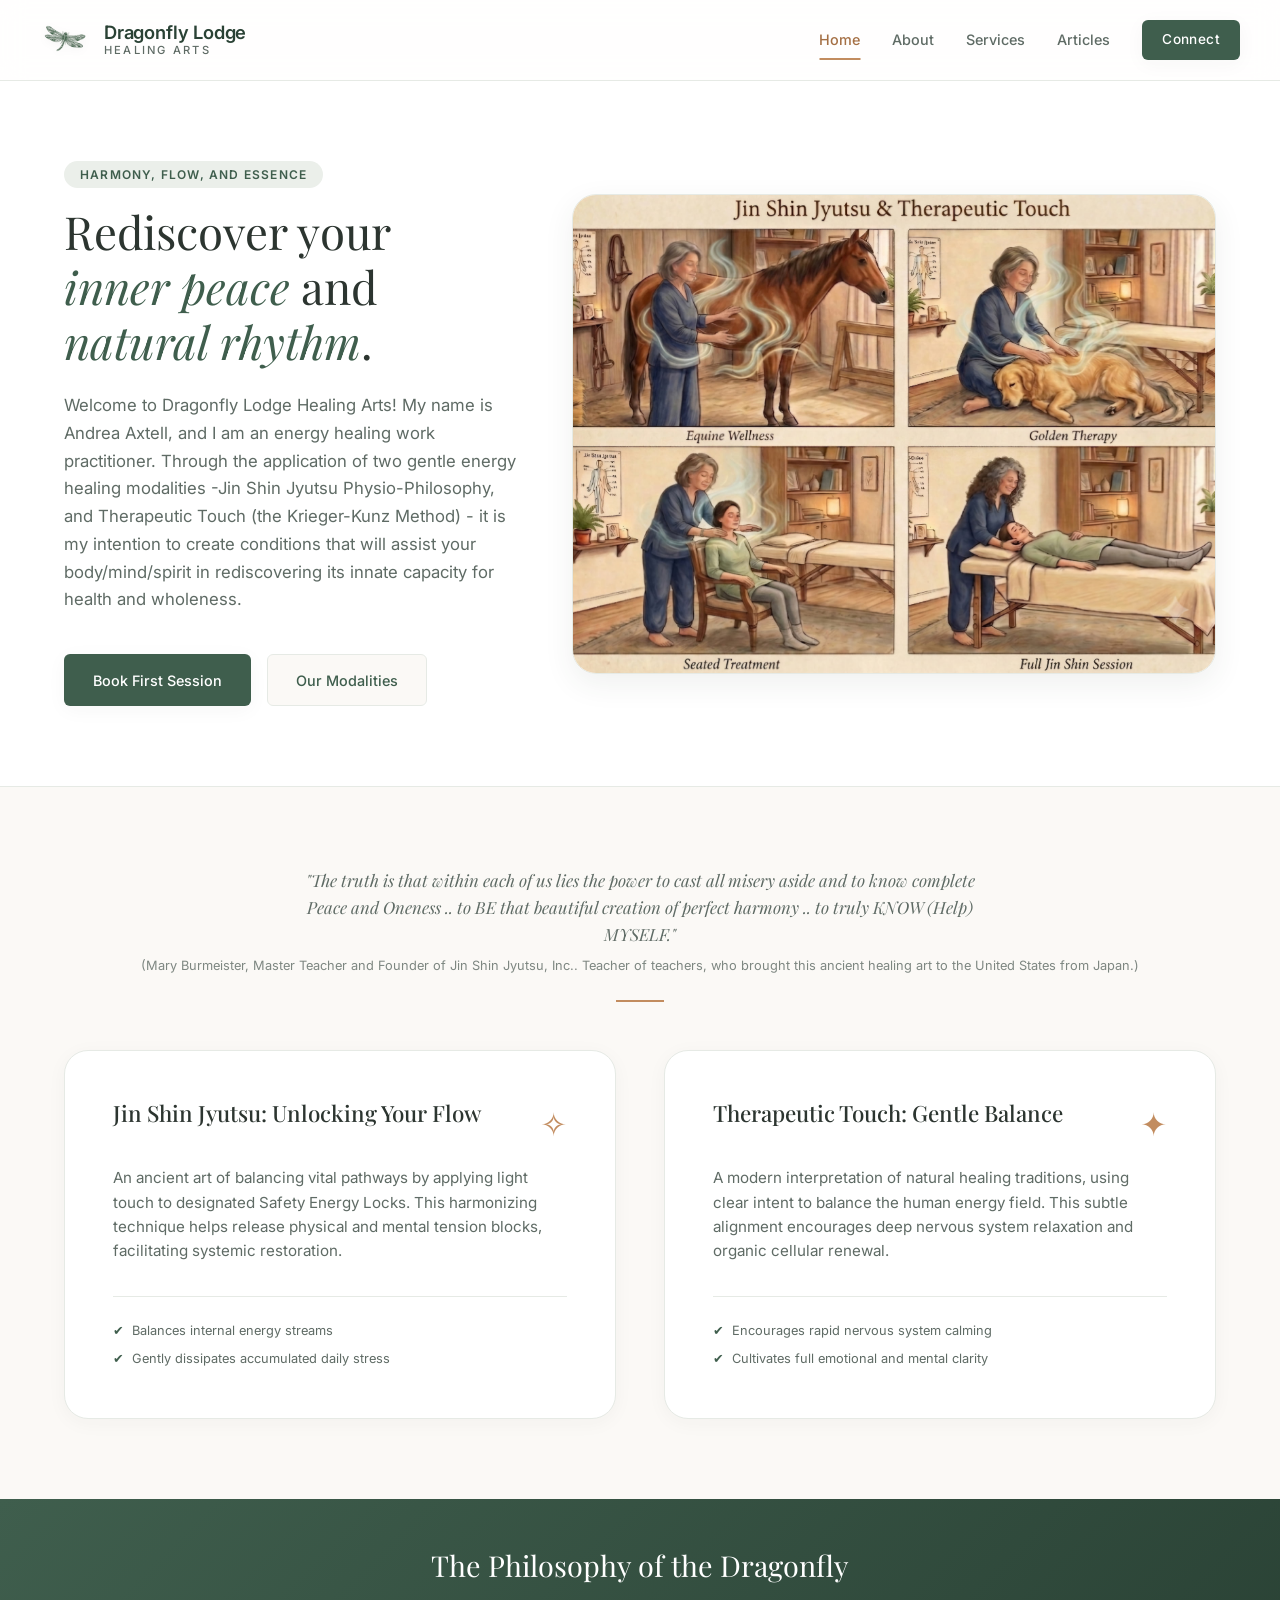
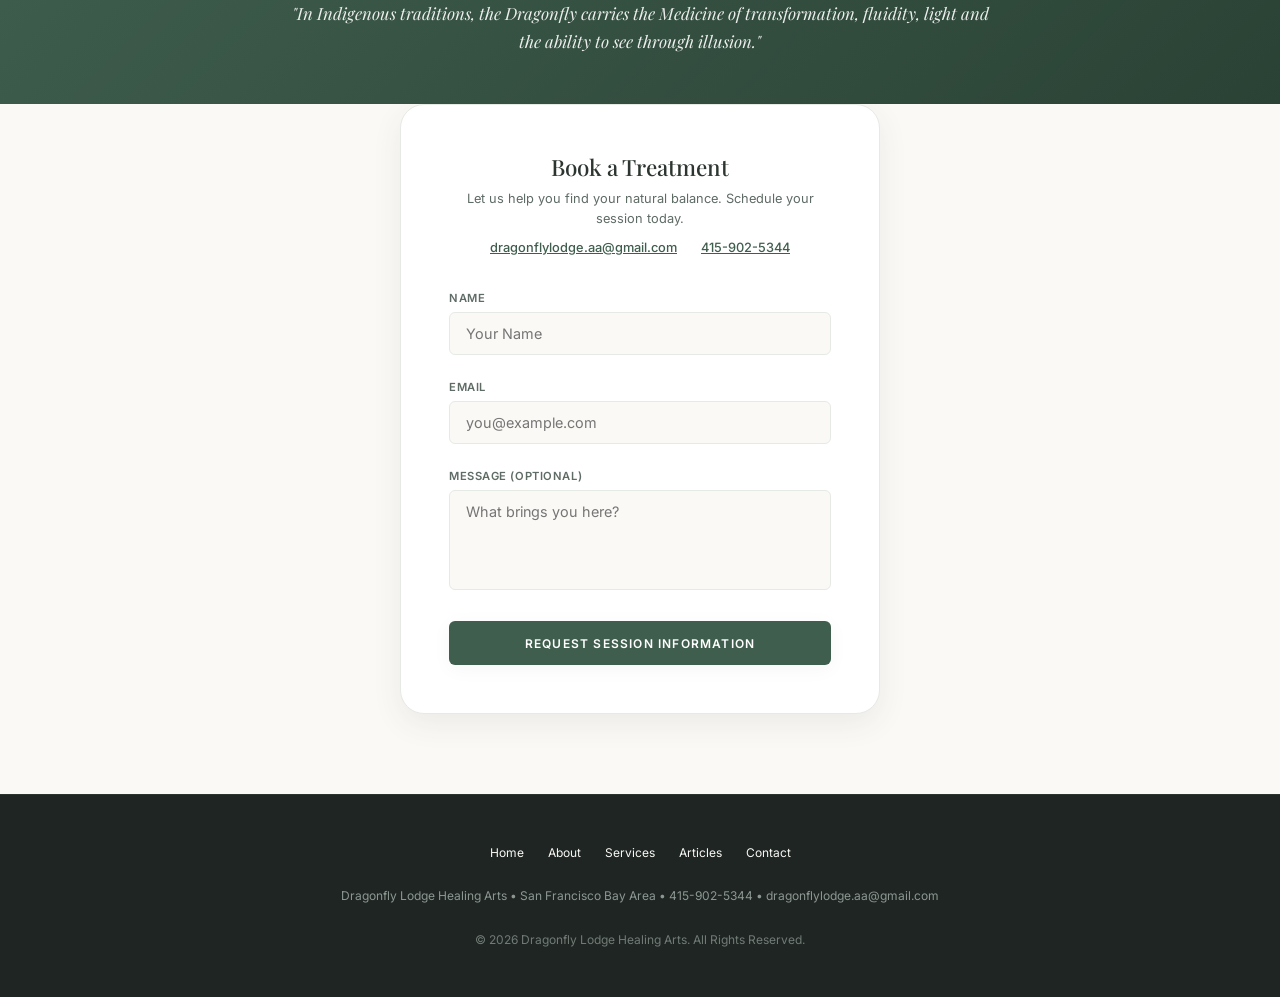
==== commit b200e87d: "Update logo to Dragonfly NE for logo across all pages and set browser favicon" ====
--- a/index.html
+++ b/index.html
@@ -7,6 +7,8 @@
     <title>Dragonfly Lodge Healing Arts | Jin Shin Jyutsu & Therapeutic Touch</title>
     <meta name="description"
         content="Welcome to Dragonfly Lodge. Harmonize vital life force pathways, quiet your mind, and restore natural rhythm through Jin Shin Jyutsu and Therapeutic Touch.">
+    <!-- Favicon -->
+    <link rel="icon" type="image/jpeg" href="Dragonfly NE for logo.jpeg">
     <!-- Google Fonts & Custom Styles -->
     <link rel="stylesheet" href="css/style.css">
 </head>
@@ -18,7 +20,7 @@
         <div class="container header-container">
             <a href="index.html" class="brand-section">
                 <div class="brand-logo-container">
-                    <img src="practitioner_thumbnail.png" alt="Dragonfly Lodge Logo" class="brand-logo" />
+                    <img src="Dragonfly NE for logo.png" alt="Dragonfly Lodge Logo" class="brand-logo" />
                 </div>
                 <div>
                     <h1 class="brand-title">Dragonfly Lodge</h1>
--- a/css/style.css
+++ b/css/style.css
@@ -138,18 +138,18 @@
 }
 
 .brand-logo-container {
-    width: 44px;
-    height: 44px;
-    border-radius: 50%;
-    overflow: hidden;
-    border: 1px solid var(--color-border);
-    box-shadow: var(--shadow-soft);
+    width: 48px;
+    height: 48px;
+    display: flex;
+    align-items: center;
+    justify-content: center;
 }
 
 .brand-logo {
     width: 100%;
     height: 100%;
-    object-fit: cover;
+    object-fit: contain;
+    filter: drop-shadow(0 2px 4px rgba(0, 0, 0, 0.06));
 }
 
 .brand-title {
